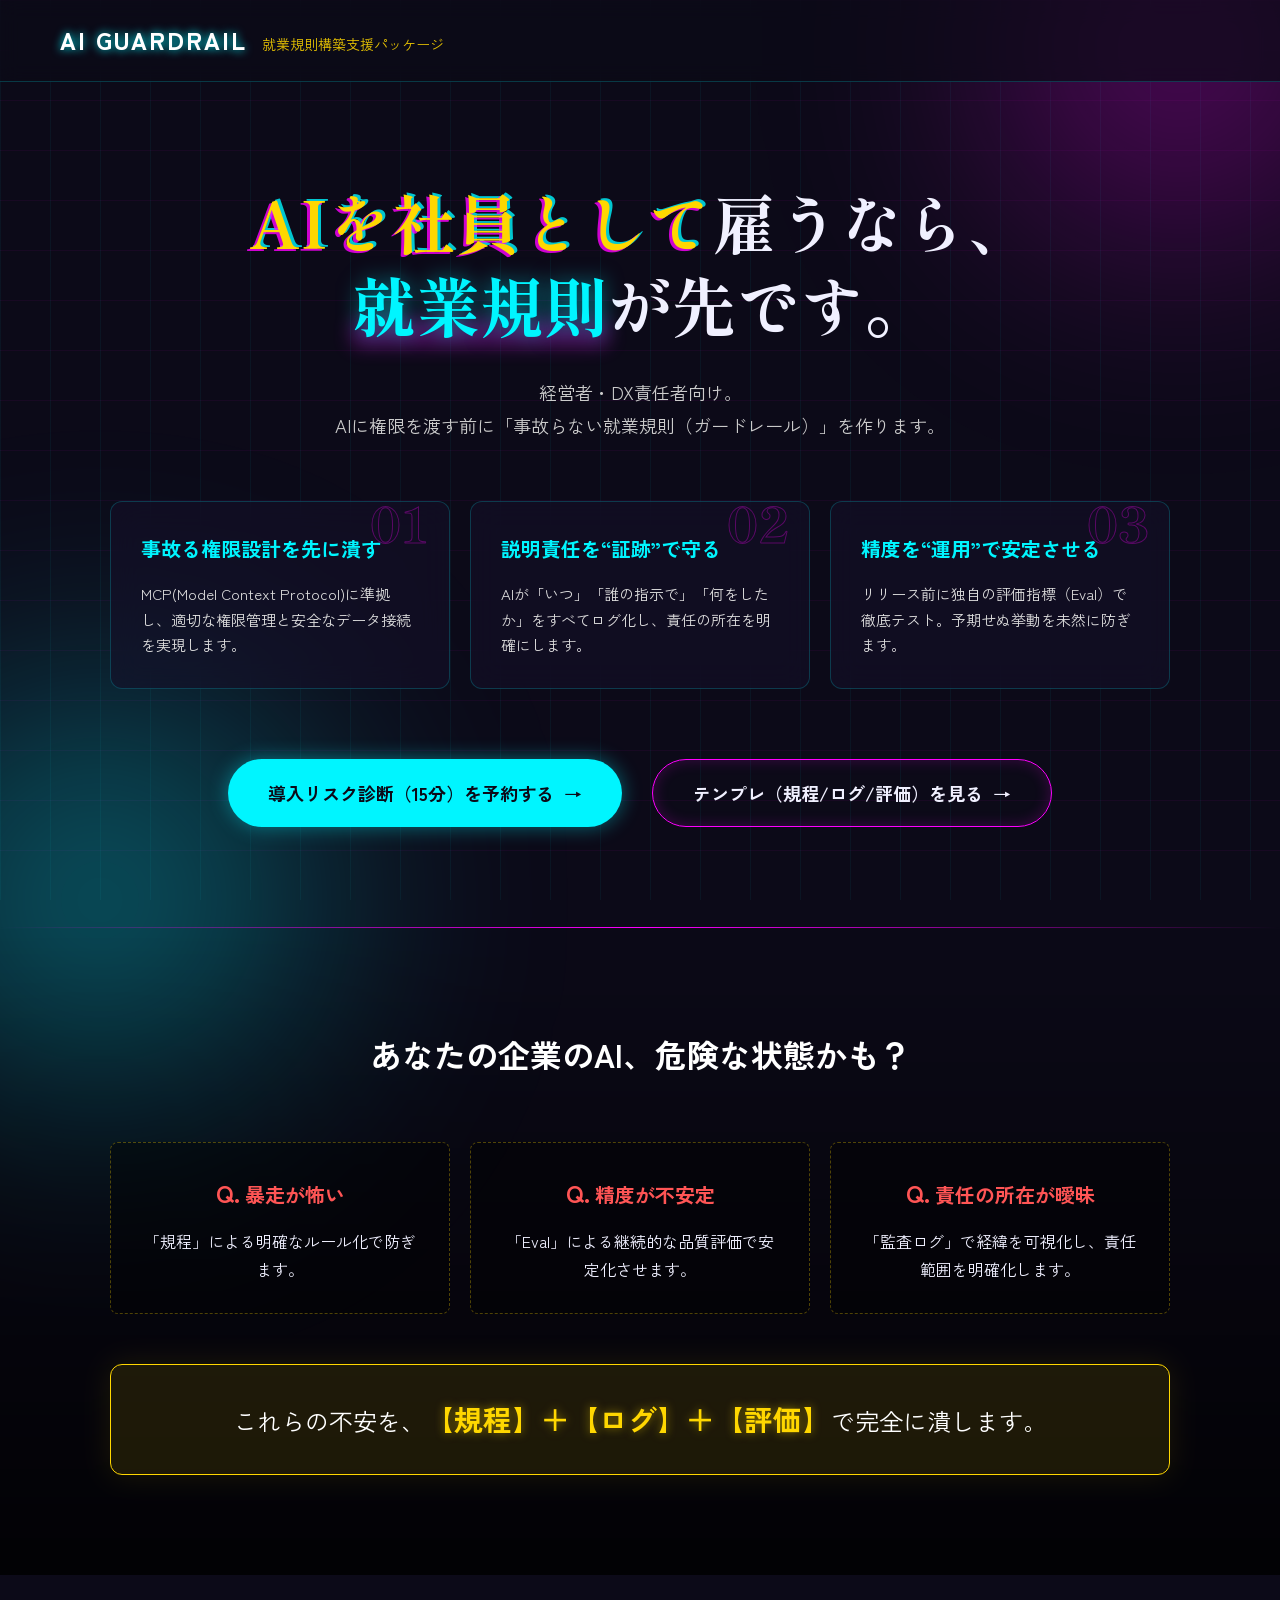
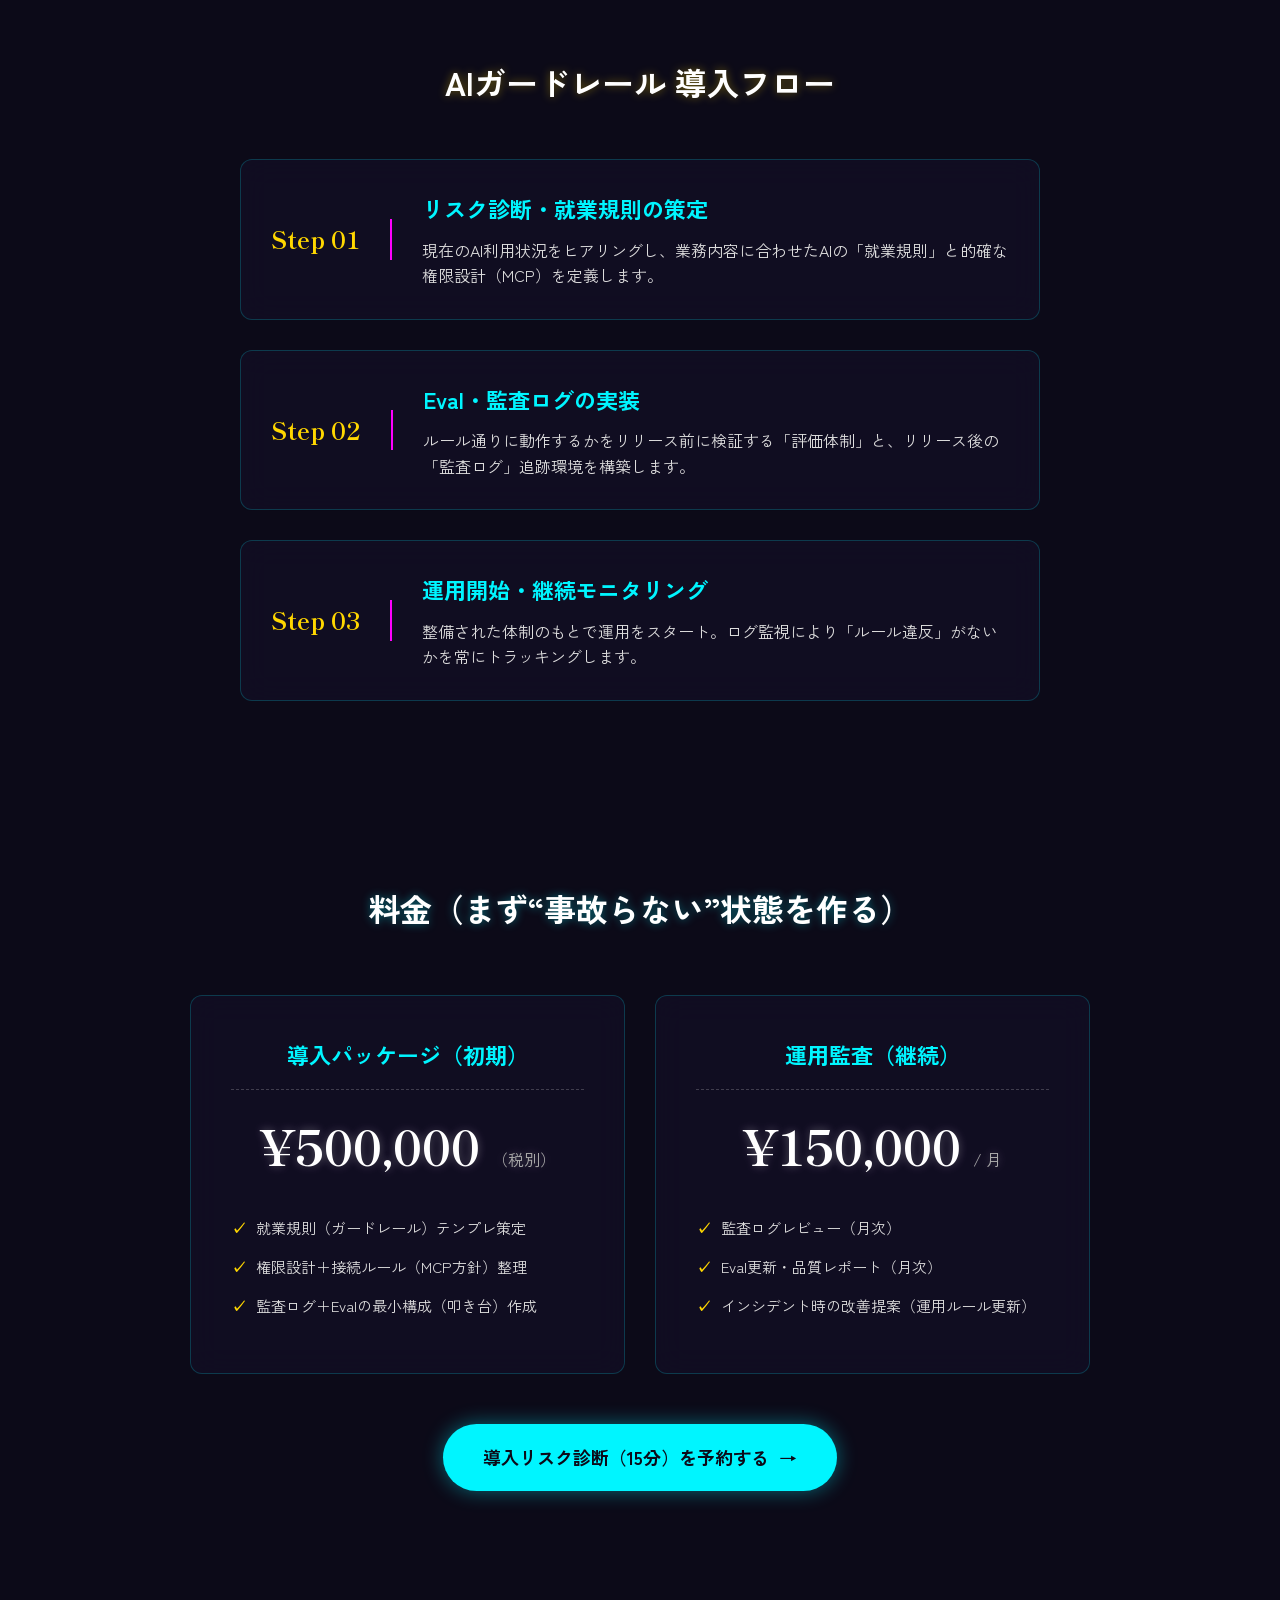
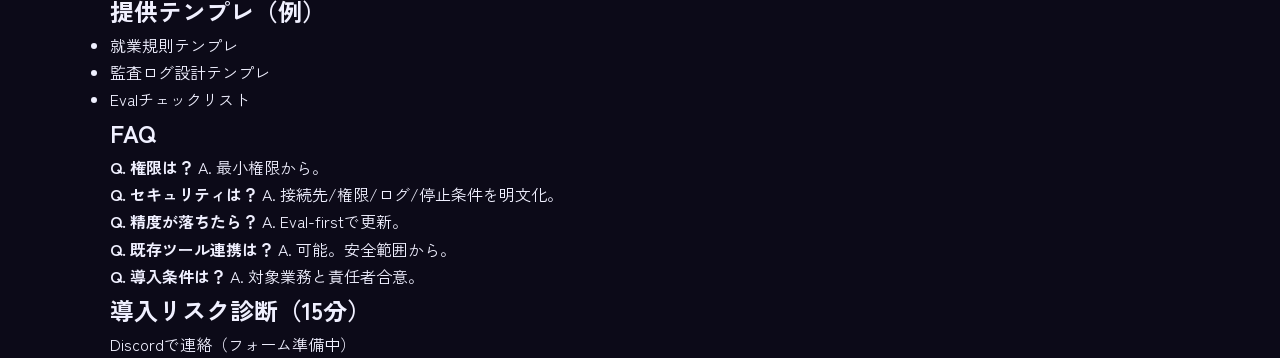
==== index.html @ 76a8a15c "Add files via upload" ====
<!DOCTYPE html>
<html lang="ja">

<head>
  <meta charset="UTF-8" />
  <meta name="viewport" content="width=device-width, initial-scale=1.0" />
  <title>AIガードレール - 就業規則構築支援</title>
  <link rel="stylesheet" href="styles.css" />
  <link
    href="https://fonts.googleapis.com/css2?family=Shippori+Mincho:wght@400;700&family=Zen+Kaku+Gothic+New:wght@400;700;900&display=swap"
    rel="stylesheet">
</head>

<body>

  <!-- Background Grid Effect -->
  <div class="bg-grid"></div>
  <div class="blob-top"></div>
  <div class="blob-bottom"></div>

  <!-- Header -->
  <header class="header">
    <div class="container__header">
      <div class="logo">
        <span class="logo__brand">AI GUARDRAIL</span>
        <span class="logo__sub">就業規則構築支援パッケージ</span>
      </div>
    </div>
  </header>

  <!-- Hero Section -->
  <main class="hero">
    <div class="container">
      <div class="hero__content">
        <h1 class="hero__headline">
          <span class="glitch" data-text="AIを社員として">AIを社員として</span>雇うなら、<br />
          <span class="highlight">就業規則</span>が先です。
        </h1>
        <p class="hero__subcopy">
          経営者・DX責任者向け。<br />
          AIに権限を渡す前に「事故らない就業規則（ガードレール）」を作ります。
        </p>

        <div class="benefits">
          <div class="benefit-item">
            <div class="benefit-item__icon">01</div>
            <div class="benefit-item__text">
              <h3>事故る権限設計を先に潰す</h3>
              <p>MCP(Model Context Protocol)に準拠し、適切な権限管理と安全なデータ接続を実現します。</p>
            </div>
          </div>
          <div class="benefit-item">
            <div class="benefit-item__icon">02</div>
            <div class="benefit-item__text">
              <h3>説明責任を“証跡”で守る</h3>
              <p>AIが「いつ」「誰の指示で」「何をしたか」をすべてログ化し、責任の所在を明確にします。</p>
            </div>
          </div>
          <div class="benefit-item">
            <div class="benefit-item__icon">03</div>
            <div class="benefit-item__text">
              <h3>精度を“運用”で安定させる</h3>
              <p>リリース前に独自の評価指標（Eval）で徹底テスト。予期せぬ挙動を未然に防ぎます。</p>
            </div>
          </div>
        </div>

        <div class="cta-group">
          <a href="#contact" class="btn btn--primary">導入リスク診断（15分）を予約する<span class="arrow">→</span></a>
          <a href="#docs" class="btn btn--secondary">テンプレ（規程/ログ/評価）を見る<span class="arrow">→</span></a>
        </div>
      </div>
    </div>
  </main>

  <!-- Concerns Section -->
  <section class="concerns">
    <div class="container">
      <h2 class="concerns__title">あなたの企業のAI、危険な状態かも？</h2>
      <div class="concerns__grid">
        <div class="concern-card">
          <div class="concern-card__q">暴走が怖い</div>
          <div class="concern-card__a">「規程」による明確なルール化で防ぎます。</div>
        </div>
        <div class="concern-card">
          <div class="concern-card__q">精度が不安定</div>
          <div class="concern-card__a">「Eval」による継続的な品質評価で安定化させます。</div>
        </div>
        <div class="concern-card">
          <div class="concern-card__q">責任の所在が曖昧</div>
          <div class="concern-card__a">「監査ログ」で経緯を可視化し、責任範囲を明確化します。</div>
        </div>
      </div>
      <div class="concerns__conclusion">
        <p>これらの不安を、<strong>【規程】＋【ログ】＋【評価】</strong>で完全に潰します。</p>
      </div>
    </div>
  </section>

  <!-- Flow Section -->
  <section class="flow" id="flow">
    <div class="container">
      <h2 class="flow__title">AIガードレール 導入フロー</h2>
      <div class="flow-steps">
        <div class="flow-step">
          <div class="flow-step__num">Step 01</div>
          <div class="flow-step__info">
            <h3>リスク診断・就業規則の策定</h3>
            <p>現在のAI利用状況をヒアリングし、業務内容に合わせたAIの「就業規則」と的確な権限設計（MCP）を定義します。</p>
          </div>
        </div>
        <div class="flow-step">
          <div class="flow-step__num">Step 02</div>
          <div class="flow-step__info">
            <h3>Eval・監査ログの実装</h3>
            <p>ルール通りに動作するかをリリース前に検証する「評価体制」と、リリース後の「監査ログ」追跡環境を構築します。</p>
          </div>
        </div>
        <div class="flow-step">
          <div class="flow-step__num">Step 03</div>
          <div class="flow-step__info">
            <h3>運用開始・継続モニタリング</h3>
            <p>整備された体制のもとで運用をスタート。ログ監視により「ルール違反」がないかを常にトラッキングします。</p>
          </div>
        </div>
      </div>
    </div>
  </section>

  <!-- Pricing Section -->
  <section class="pricing" id="pricing">
    <div class="container">
      <h2 class="pricing__title">料金（まず“事故らない”状態を作る）</h2>
      <div class="pricing__grid">
        <div class="price-card">
          <h3 class="price-card__name">導入パッケージ（初期）</h3>
          <div class="price-card__price">¥500,000 <span class="price-card__tax">（税別）</span></div>
          <ul class="price-card__list">
            <li>就業規則（ガードレール）テンプレ策定</li>
            <li>権限設計＋接続ルール（MCP方針）整理</li>
            <li>監査ログ＋Evalの最小構成（叩き台）作成</li>
          </ul>
        </div>
        <div class="price-card">
          <h3 class="price-card__name">運用監査（継続）</h3>
          <div class="price-card__price">¥150,000 <span class="price-card__tax">/ 月</span></div>
          <ul class="price-card__list">
            <li>監査ログレビュー（月次）</li>
            <li>Eval更新・品質レポート（月次）</li>
            <li>インシデント時の改善提案（運用ルール更新）</li>
          </ul>
        </div>
      </div>
      <div class="pricing__cta">
        <a href="#contact" class="btn btn--primary">導入リスク診断（15分）を予約する<span class="arrow">→</span></a>
      </div>
    </div>
  </section>

  <section id="docs">
    <div class="container">
      <h2>提供テンプレ（例）</h2>
      <ul>
        <li>就業規則テンプレ</li>
        <li>監査ログ設計テンプレ</li>
        <li>Evalチェックリスト</li>
      </ul>
    </div>
  </section>
  <section id="faq">
    <div class="container">
      <h2>FAQ</h2>
      <p><b>Q. 権限は？</b> A. 最小権限から。</p>
      <p><b>Q. セキュリティは？</b> A. 接続先/権限/ログ/停止条件を明文化。</p>
      <p><b>Q. 精度が落ちたら？</b> A. Eval-firstで更新。</p>
      <p><b>Q. 既存ツール連携は？</b> A. 可能。安全範囲から。</p>
      <p><b>Q. 導入条件は？</b> A. 対象業務と責任者合意。</p>
    </div>
  </section>
  <section id="contact">
    <div class="container">
      <h2>導入リスク診断（15分）</h2>
      <p>Discordで連絡（フォーム準備中）</p>
    </div>
  </section>

</body>

</html>
---- styles.css ----
@charset "utf-8";

/* =========================================================================
   Base & Reset
   ========================================================================= */
* {
  box-sizing: border-box;
  margin: 0;
  padding: 0;
}

:root {
  --bg-color: #0c0a18;
  --text-main: #f0f0ff;
  --color-cyan: #00f5ff;
  --color-magenta: #ff00ff;
  --color-accent: #ffd700;
  --font-serif: "Shippori Mincho", serif;
  --font-sans: "Zen Kaku Gothic New", sans-serif;
  --glass-bg: rgba(20, 15, 40, 0.6);
  --glass-border: rgba(0, 245, 255, 0.2);
}

body {
  background-color: var(--bg-color);
  color: var(--text-main);
  font-family: var(--font-sans);
  line-height: 1.7;
  overflow-x: hidden;
  position: relative;
}

a {
  text-decoration: none;
}

/* =========================================================================
   Background Effects
   ========================================================================= */
.bg-grid {
  position: fixed;
  top: 0;
  left: 0;
  right: 0;
  bottom: 0;
  background-image:
    linear-gradient(to right, rgba(0, 245, 255, 0.05) 1px, transparent 1px),
    linear-gradient(to bottom, rgba(255, 0, 255, 0.05) 1px, transparent 1px);
  background-size: 50px 50px;
  z-index: -2;
}

.blob-top,
.blob-bottom {
  position: fixed;
  filter: blur(120px);
  border-radius: 50%;
  z-index: -1;
  opacity: 0.5;
  animation: float 20s infinite alternate;
}

.blob-top {
  width: 500px;
  height: 500px;
  background: radial-gradient(circle, var(--color-magenta), transparent 70%);
  top: -200px;
  right: -150px;
}

.blob-bottom {
  width: 600px;
  height: 600px;
  background: radial-gradient(circle, var(--color-cyan), transparent 70%);
  bottom: -300px;
  left: -200px;
}

@keyframes float {
  0% {
    transform: translate(0, 0) scale(1);
  }

  50% {
    transform: translate(-30px, 30px) scale(1.1);
  }

  100% {
    transform: translate(20px, -20px) scale(0.9);
  }
}

/* =========================================================================
   Layout
   ========================================================================= */
.container {
  max-width: 1100px;
  margin: 0 auto;
  padding: 0 20px;
}

.container__header {
  max-width: 1200px;
  margin: 0 auto;
  padding: 0 20px;
}

/* =========================================================================
   Header
   ========================================================================= */
.header {
  padding: 20px 0;
  position: fixed;
  top: 0;
  left: 0;
  right: 0;
  z-index: 100;
  backdrop-filter: blur(10px);
  background: rgba(12, 10, 24, 0.7);
  border-bottom: 1px solid var(--glass-border);
}

.logo {
  display: flex;
  align-items: baseline;
  gap: 15px;
}

.logo__brand {
  font-weight: 900;
  font-size: 24px;
  letter-spacing: 2px;
  color: #fff;
  text-shadow: 0 0 10px var(--color-cyan);
}

.logo__sub {
  font-size: 14px;
  color: var(--color-accent);
  opacity: 0.9;
}

/* =========================================================================
   Hero Section
   ========================================================================= */
.hero {
  padding: 180px 0 100px;
  min-height: 100vh;
  display: flex;
  flex-direction: column;
  justify-content: center;
}

.hero__headline {
  font-family: var(--font-serif);
  font-size: clamp(32px, 5vw, 64px);
  line-height: 1.3;
  margin-bottom: 30px;
  text-align: center;
  font-weight: 700;
}

.highlight {
  color: var(--color-cyan);
  text-shadow: 0 0 20px rgba(0, 245, 255, 0.5);
  position: relative;
  display: inline-block;
}

.highlight::after {
  content: '';
  position: absolute;
  bottom: 0;
  left: 0;
  width: 100%;
  height: 30%;
  background: var(--color-magenta);
  z-index: -1;
  opacity: 0.3;
  filter: blur(10px);
}

/* Glitch effect on "AIを社員として" */
.glitch {
  position: relative;
  display: inline-block;
  color: var(--color-accent);
}

.glitch::before,
.glitch::after {
  content: attr(data-text);
  position: absolute;
  top: 0;
  left: 0;
  opacity: 0.8;
}

.glitch::before {
  color: var(--color-magenta);
  z-index: -1;
  transform: translate(-3px, 2px);
}

.glitch::after {
  color: var(--color-cyan);
  z-index: -2;
  transform: translate(3px, -2px);
}

.hero__subcopy {
  text-align: center;
  font-size: 18px;
  max-width: 800px;
  margin: 0 auto 60px;
  color: #ccc;
  line-height: 1.8;
}

/* Benefits (3 points) */
.benefits {
  display: flex;
  justify-content: space-between;
  gap: 20px;
  margin-bottom: 70px;
}

.benefit-item {
  background: var(--glass-bg);
  border: 1px solid var(--glass-border);
  border-radius: 12px;
  padding: 30px;
  flex: 1;
  position: relative;
  backdrop-filter: blur(15px);
  transition: transform 0.3s ease, box-shadow 0.3s ease;
}

.benefit-item:hover {
  transform: translateY(-10px);
  box-shadow: 0 10px 30px rgba(0, 245, 255, 0.2);
  border-color: var(--color-cyan);
}

.benefit-item__icon {
  font-family: var(--font-serif);
  font-size: 48px;
  font-weight: 900;
  color: transparent;
  -webkit-text-stroke: 1px var(--color-magenta);
  position: absolute;
  top: -20px;
  right: 20px;
  opacity: 0.3;
}

.benefit-item__text h3 {
  font-size: 20px;
  margin-bottom: 15px;
  color: var(--color-cyan);
}

.benefit-item__text p {
  font-size: 15px;
  color: #ddd;
}

/* CTA */
.cta-group {
  display: flex;
  justify-content: center;
  gap: 30px;
}

.btn {
  display: inline-flex;
  align-items: center;
  justify-content: center;
  padding: 18px 40px;
  border-radius: 50px;
  font-size: 18px;
  font-weight: 700;
  transition: all 0.3s ease;
  overflow: hidden;
  position: relative;
  z-index: 1;
}

.arrow {
  margin-left: 10px;
  transition: transform 0.3s ease;
}

.btn:hover .arrow {
  transform: translateX(5px);
}

.btn--primary {
  background: var(--color-cyan);
  color: var(--bg-color);
  box-shadow: 0 0 20px rgba(0, 245, 255, 0.4);
}

.btn--primary:hover {
  box-shadow: 0 0 40px rgba(0, 245, 255, 0.7);
  background: #fff;
}

.btn--secondary {
  background: transparent;
  color: var(--text-main);
  border: 1px solid var(--color-magenta);
  box-shadow: 0 0 15px rgba(255, 0, 255, 0.2) inset;
}

.btn--secondary:hover {
  background: rgba(255, 0, 255, 0.1);
  box-shadow: 0 0 25px rgba(255, 0, 255, 0.4) inset, 0 0 15px rgba(255, 0, 255, 0.3);
}

/* =========================================================================
   Flow Section (導入フロー)
   ========================================================================= */
.flow {
  padding: 80px 0;
  position: relative;
  z-index: 10;
}

.flow__title {
  text-align: center;
  font-size: 32px;
  margin-bottom: 50px;
  color: #fff;
  text-shadow: 0 0 10px rgba(255, 215, 0, 0.4);
}

.flow-steps {
  display: flex;
  flex-direction: column;
  gap: 30px;
  max-width: 800px;
  margin: 0 auto;
}

.flow-step {
  display: flex;
  background: var(--glass-bg);
  border: 1px solid var(--glass-border);
  border-radius: 12px;
  padding: 30px;
  backdrop-filter: blur(15px);
  align-items: center;
  gap: 30px;
  transition: transform 0.3s ease;
}

.flow-step:hover {
  transform: translateX(10px);
  border-color: var(--color-cyan);
}

.flow-step__num {
  font-family: var(--font-serif);
  font-size: 24px;
  font-weight: 700;
  color: var(--color-accent);
  border-right: 2px solid var(--color-magenta);
  padding-right: 30px;
  white-space: nowrap;
}

.flow-step__info h3 {
  font-size: 22px;
  color: var(--color-cyan);
  margin-bottom: 10px;
}

.flow-step__info p {
  color: #ddd;
  font-size: 16px;
  line-height: 1.6;
}

/* =========================================================================
   Concerns Section (不安払拭)
   ========================================================================= */
.concerns {
  padding: 100px 0;
  background: linear-gradient(to top, rgba(0, 0, 0, 0.8), transparent);
  position: relative;
}

.concerns::before {
  content: '';
  position: absolute;
  top: 0;
  left: 0;
  width: 100%;
  height: 1px;
  background: linear-gradient(to right, transparent, var(--color-magenta), transparent);
}

.concerns__title {
  text-align: center;
  font-size: 32px;
  margin-bottom: 60px;
  color: #fff;
}

.concerns__grid {
  display: flex;
  gap: 20px;
  margin-bottom: 50px;
}

.concern-card {
  flex: 1;
  background: rgba(0, 0, 0, 0.4);
  border: 1px dashed rgba(255, 215, 0, 0.3);
  padding: 30px;
  border-radius: 8px;
  text-align: center;
}

.concern-card__q {
  font-size: 20px;
  font-weight: 700;
  color: #ff5555;
  margin-bottom: 15px;
}

.concern-card__q::before {
  content: 'Q.';
  margin-right: 5px;
  font-size: 24px;
}

.concern-card__a {
  font-size: 16px;
  color: var(--text-main);
}

.concerns__conclusion {
  text-align: center;
  font-size: 24px;
  padding: 30px;
  background: rgba(255, 215, 0, 0.1);
  border: 1px solid var(--color-accent);
  border-radius: 12px;
  color: #fff;
  box-shadow: 0 0 30px rgba(255, 215, 0, 0.1);
}

.concerns__conclusion strong {
  color: var(--color-accent);
  text-shadow: 0 0 10px rgba(255, 215, 0, 0.5);
  font-size: 1.2em;
}

/* =========================================================================
   Pricing Section (料金)
   ========================================================================= */
.pricing {
  padding: 100px 0;
  position: relative;
  z-index: 10;
}

.pricing__title {
  text-align: center;
  font-size: 32px;
  margin-bottom: 60px;
  color: #fff;
  text-shadow: 0 0 10px rgba(0, 245, 255, 0.4);
}

.pricing__grid {
  display: flex;
  gap: 30px;
  max-width: 900px;
  margin: 0 auto 50px;
}

.price-card {
  flex: 1;
  background: var(--glass-bg);
  border: 1px solid var(--glass-border);
  border-radius: 12px;
  padding: 40px;
  backdrop-filter: blur(15px);
  transition: transform 0.3s ease, border-color 0.3s ease;
  display: flex;
  flex-direction: column;
}

.price-card:hover {
  transform: translateY(-5px);
  border-color: var(--color-magenta);
  box-shadow: 0 10px 30px rgba(255, 0, 255, 0.2);
}

.price-card__name {
  font-size: 22px;
  color: var(--color-cyan);
  text-align: center;
  margin-bottom: 15px;
  border-bottom: 1px dashed rgba(255, 255, 255, 0.2);
  padding-bottom: 15px;
}

.price-card__price {
  font-family: var(--font-serif);
  font-size: 48px;
  font-weight: 700;
  color: #fff;
  text-align: center;
  margin-bottom: 30px;
  text-shadow: 0 0 10px rgba(255, 255, 255, 0.3);
}

.price-card__tax {
  font-size: 16px;
  font-weight: normal;
  color: #aaa;
  font-family: var(--font-sans);
}

.price-card__list {
  list-style: none;
  margin-top: auto;
}

.price-card__list li {
  position: relative;
  padding-left: 25px;
  margin-bottom: 15px;
  color: #ddd;
  font-size: 15px;
  line-height: 1.6;
}

.price-card__list li::before {
  content: '✓';
  position: absolute;
  left: 0;
  color: var(--color-accent);
  font-weight: bold;
}

.pricing__cta {
  text-align: center;
}


/* =========================================================================
   FAQ Section (よくある質問)
   ========================================================================= */
.faq {
  padding: 100px 0;
  background: linear-gradient(to bottom, transparent, rgba(0, 0, 0, 0.6));
  position: relative;
}

.faq__title {
  text-align: center;
  font-size: 32px;
  margin-bottom: 50px;
  color: #fff;
}

.faq__list {
  max-width: 800px;
  margin: 0 auto;
  display: flex;
  flex-direction: column;
  gap: 20px;
}

.faq-item {
  background: rgba(20, 15, 40, 0.4);
  border: 1px solid var(--glass-border);
  border-radius: 8px;
  padding: 25px 30px;
  backdrop-filter: blur(10px);
  transition: border-color 0.3s ease;
}

.faq-item:hover {
  border-color: var(--color-cyan);
}

.faq-item__q {
  font-size: 18px;
  font-weight: 700;
  color: var(--color-accent);
  margin-bottom: 10px;
}

.faq-item__q::before {
  content: 'Q.';
  margin-right: 10px;
  color: var(--color-magenta);
}

.faq-item__a {
  font-size: 15px;
  color: #ddd;
  line-height: 1.6;
  padding-left: 27px;
}


/* =========================================================================
   Docs Section (提供テンプレ)
   ========================================================================= */
.docs {
  padding: 80px 0;
  border-top: 1px dashed rgba(255, 0, 255, 0.3);
  border-bottom: 1px dashed rgba(0, 245, 255, 0.3);
  background: rgba(10, 10, 20, 0.8);
}

.docs__title {
  text-align: center;
  font-size: 28px;
  margin-bottom: 40px;
  color: #fff;
  text-shadow: 0 0 10px rgba(0, 245, 255, 0.4);
}

.docs__list {
  list-style: none;
  display: flex;
  justify-content: center;
  flex-wrap: wrap;
  gap: 20px;
}

.docs__list li {
  background: rgba(255, 255, 255, 0.05);
  border: 1px solid rgba(0, 245, 255, 0.2);
  padding: 15px 30px;
  border-radius: 50px;
  color: var(--color-cyan);
  font-size: 16px;
  font-weight: bold;
  box-shadow: 0 0 15px rgba(0, 245, 255, 0.1) inset;
}


/* =========================================================================
   Contact Section (導入リスク診断)
   ========================================================================= */
.contact {
  padding: 120px 0;
  text-align: center;
  background: radial-gradient(circle at center, rgba(255, 0, 255, 0.15), transparent 60%);
}

.contact__title {
  font-size: 36px;
  color: #fff;
  margin-bottom: 20px;
}

.contact__text {
  font-size: 18px;
  color: #ccc;
  max-width: 600px;
  margin: 0 auto 40px;
  line-height: 1.8;
}

.contact__btn {
  display: inline-block;
}


/* =========================================================================
   Responsive
   ========================================================================= */
@media (max-width: 768px) {
  .logo {
    flex-direction: column;
    gap: 0;
  }

  .logo__sub {
    font-size: 12px;
  }

  .benefits {
    flex-direction: column;
  }

  .cta-group {
    flex-direction: column;
  }

  .concerns__grid {
    flex-direction: column;
  }

  .hero {
    padding-top: 140px;
  }

  .flow-step {
    flex-direction: column;
    align-items: flex-start;
    gap: 15px;
  }

  .flow-step__num {
    border-right: none;
    border-bottom: 2px solid var(--color-magenta);
    padding-right: 0;
    padding-bottom: 10px;
  }

  .pricing__grid {
    flex-direction: column;
  }

  .docs__list {
    flex-direction: column;
    align-items: stretch;
  }

  .docs__list li {
    text-align: center;
  }
}
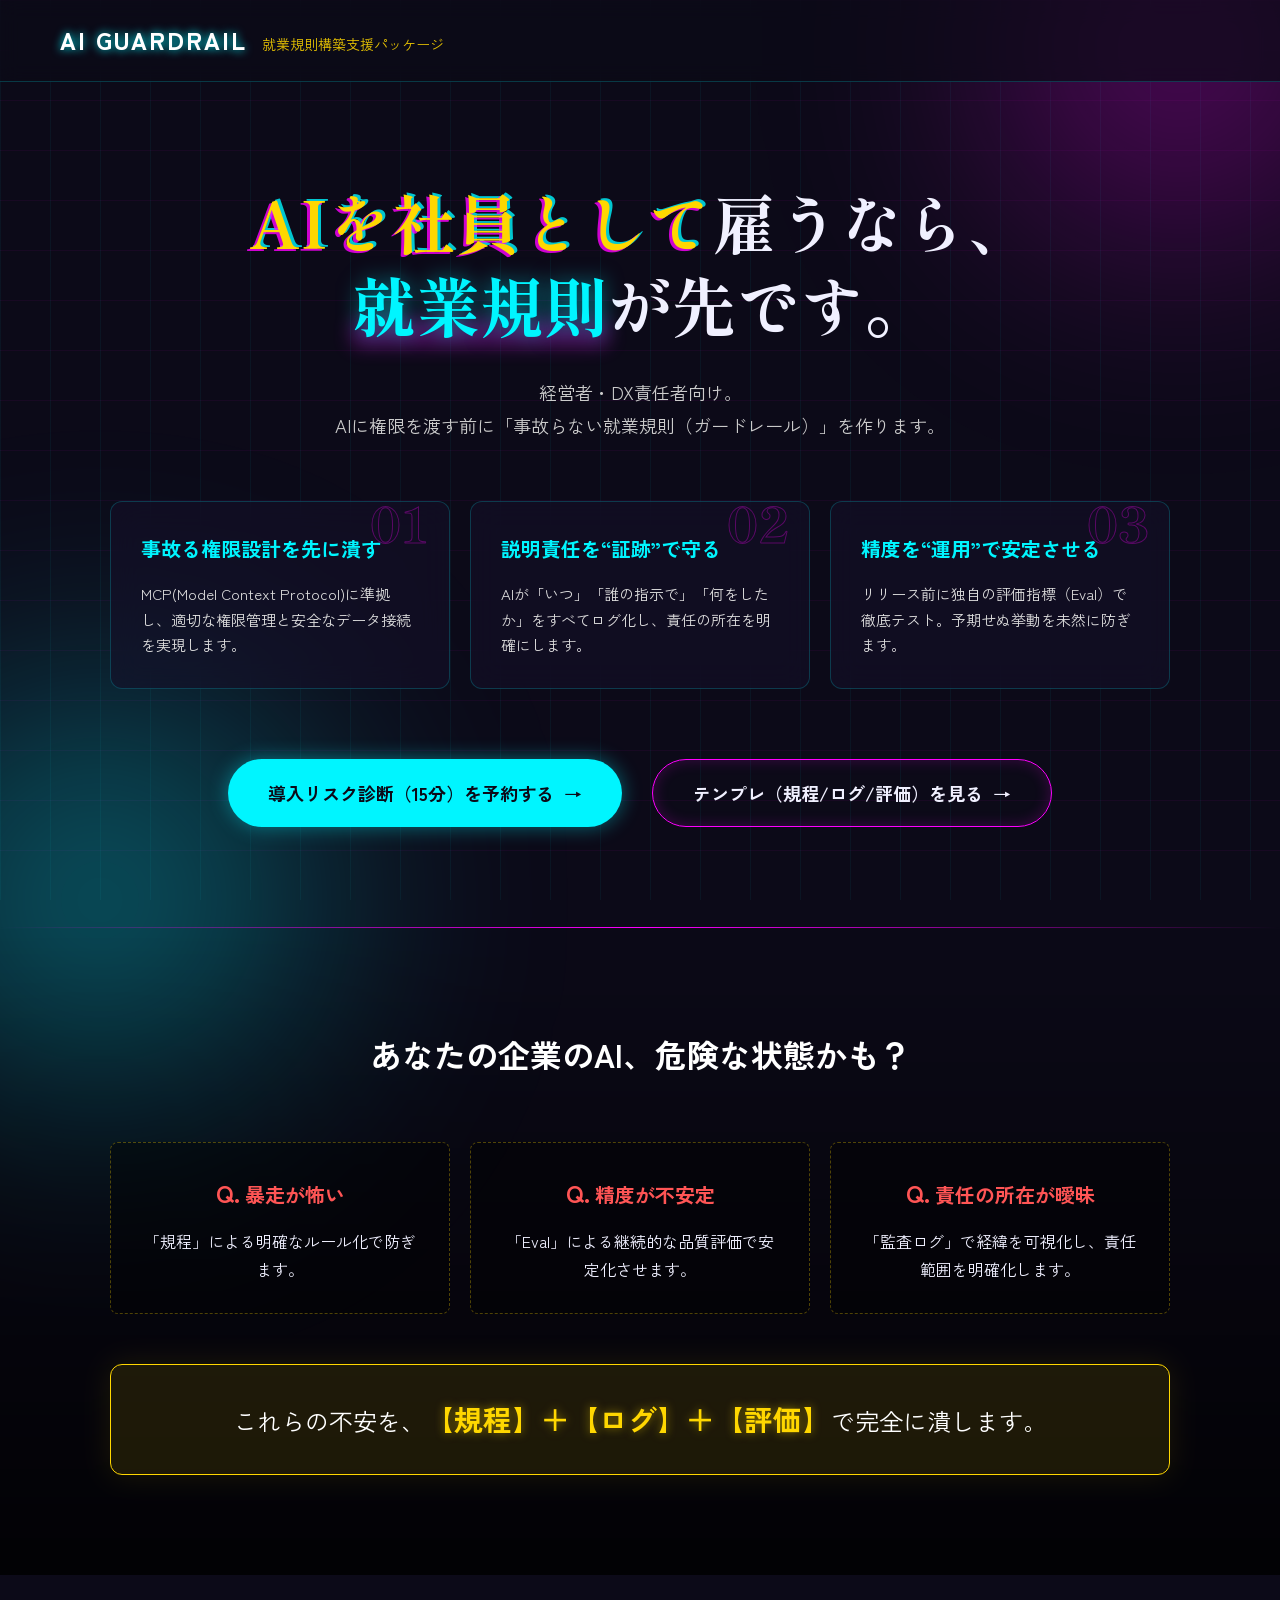
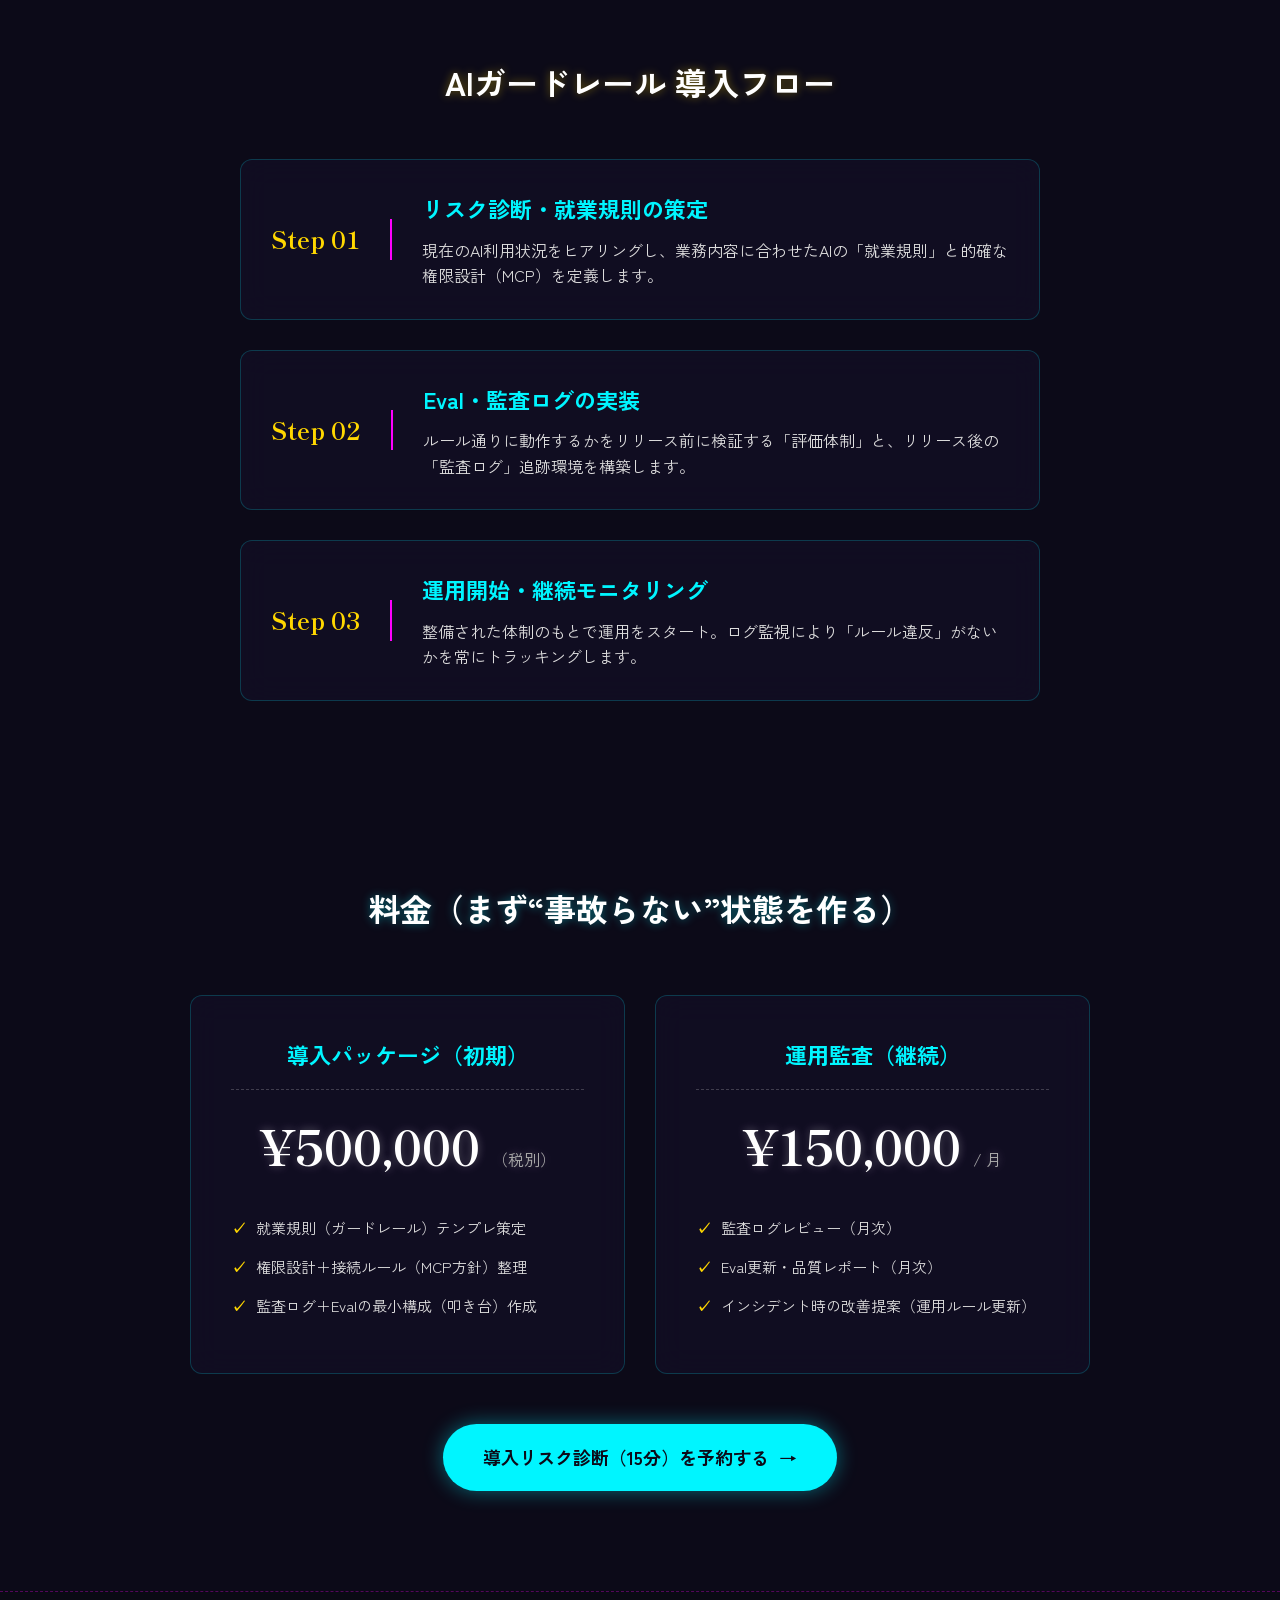
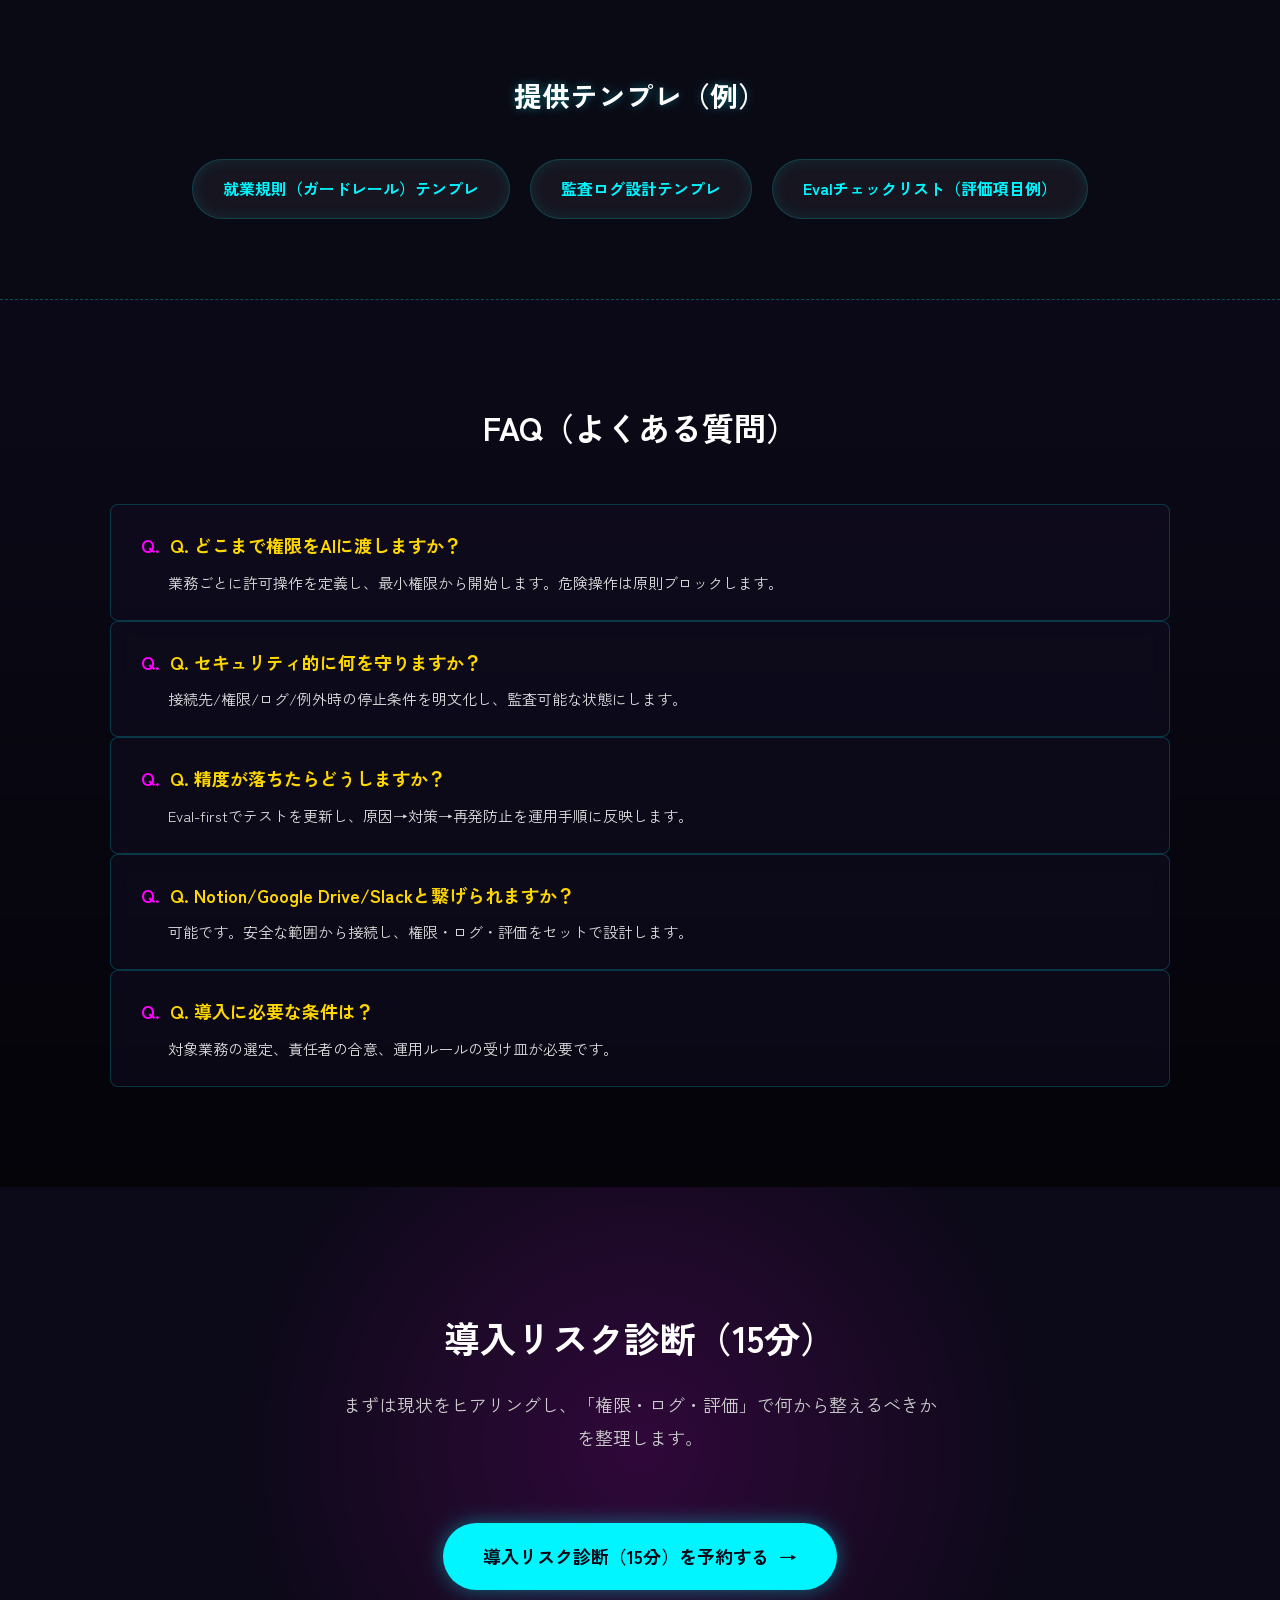
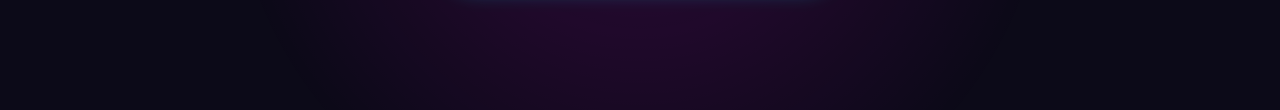
==== commit efad7154: "Update index.html" ====
--- a/index.html
+++ b/index.html
@@ -66,7 +66,8 @@
         </div>
 
         <div class="cta-group">
-          <a href="#contact" class="btn btn--primary">導入リスク診断（15分）を予約する<span class="arrow">→</span></a>
+          <a href="https://timerex.net/s/info_6c5e_d556/51fb7fcc" target="_blank" rel="noopener noreferrer"
+            class="btn btn--primary">導入リスク診断（15分）を予約する<span class="arrow">→</span></a>
           <a href="#docs" class="btn btn--secondary">テンプレ（規程/ログ/評価）を見る<span class="arrow">→</span></a>
         </div>
       </div>
@@ -152,38 +153,62 @@
         </div>
       </div>
       <div class="pricing__cta">
-        <a href="#contact" class="btn btn--primary">導入リスク診断（15分）を予約する<span class="arrow">→</span></a>
-      </div>
-    </div>
-  </section>
-
-  <section id="docs">
-    <div class="container">
-      <h2>提供テンプレ（例）</h2>
-      <ul>
-        <li>就業規則テンプレ</li>
+        <a href="https://timerex.net/s/info_6c5e_d556/51fb7fcc" target="_blank" rel="noopener noreferrer"
+          class="btn btn--primary">導入リスク診断（15分）を予約する<span class="arrow">→</span></a>
+      </div>
+    </div>
+  </section>
+
+  <section class="docs" id="docs">
+    <div class="container">
+      <h2 class="docs__title">提供テンプレ（例）</h2>
+      <ul class="docs__list">
+        <li>就業規則（ガードレール）テンプレ</li>
         <li>監査ログ設計テンプレ</li>
-        <li>Evalチェックリスト</li>
+        <li>Evalチェックリスト（評価項目例）</li>
       </ul>
     </div>
   </section>
-  <section id="faq">
-    <div class="container">
-      <h2>FAQ</h2>
-      <p><b>Q. 権限は？</b> A. 最小権限から。</p>
-      <p><b>Q. セキュリティは？</b> A. 接続先/権限/ログ/停止条件を明文化。</p>
-      <p><b>Q. 精度が落ちたら？</b> A. Eval-firstで更新。</p>
-      <p><b>Q. 既存ツール連携は？</b> A. 可能。安全範囲から。</p>
-      <p><b>Q. 導入条件は？</b> A. 対象業務と責任者合意。</p>
-    </div>
-  </section>
-  <section id="contact">
-    <div class="container">
-      <h2>導入リスク診断（15分）</h2>
-      <p>Discordで連絡（フォーム準備中）</p>
+
+  <section class="faq" id="faq">
+    <div class="container">
+      <h2 class="faq__title">FAQ（よくある質問）</h2>
+      <div class="faq__items">
+        <dl class="faq-item">
+          <dt class="faq-item__q">Q. どこまで権限をAIに渡しますか？</dt>
+          <dd class="faq-item__a">業務ごとに許可操作を定義し、最小権限から開始します。危険操作は原則ブロックします。</dd>
+        </dl>
+        <dl class="faq-item">
+          <dt class="faq-item__q">Q. セキュリティ的に何を守りますか？</dt>
+          <dd class="faq-item__a">接続先/権限/ログ/例外時の停止条件を明文化し、監査可能な状態にします。</dd>
+        </dl>
+        <dl class="faq-item">
+          <dt class="faq-item__q">Q. 精度が落ちたらどうしますか？</dt>
+          <dd class="faq-item__a">Eval-firstでテストを更新し、原因→対策→再発防止を運用手順に反映します。</dd>
+        </dl>
+        <dl class="faq-item">
+          <dt class="faq-item__q">Q. Notion/Google Drive/Slackと繋げられますか？</dt>
+          <dd class="faq-item__a">可能です。安全な範囲から接続し、権限・ログ・評価をセットで設計します。</dd>
+        </dl>
+        <dl class="faq-item">
+          <dt class="faq-item__q">Q. 導入に必要な条件は？</dt>
+          <dd class="faq-item__a">対象業務の選定、責任者の合意、運用ルールの受け皿が必要です。</dd>
+        </dl>
+      </div>
+    </div>
+  </section>
+
+  <section class="contact" id="contact">
+    <div class="container">
+      <h2 class="contact__title">導入リスク診断（15分）</h2>
+      <p class="contact__text">まずは現状をヒアリングし、「権限・ログ・評価」で何から整えるべきかを整理します。</p>
+      <div class="contact__btn" style="text-align: center; margin-top: 30px;">
+        <a href="https://timerex.net/s/info_6c5e_d556/51fb7fcc" target="_blank" rel="noopener noreferrer"
+          class="btn btn--primary">導入リスク診断（15分）を予約する<span class="arrow">→</span></a>
+      </div>
     </div>
   </section>
 
 </body>
 
-</html>+</html>
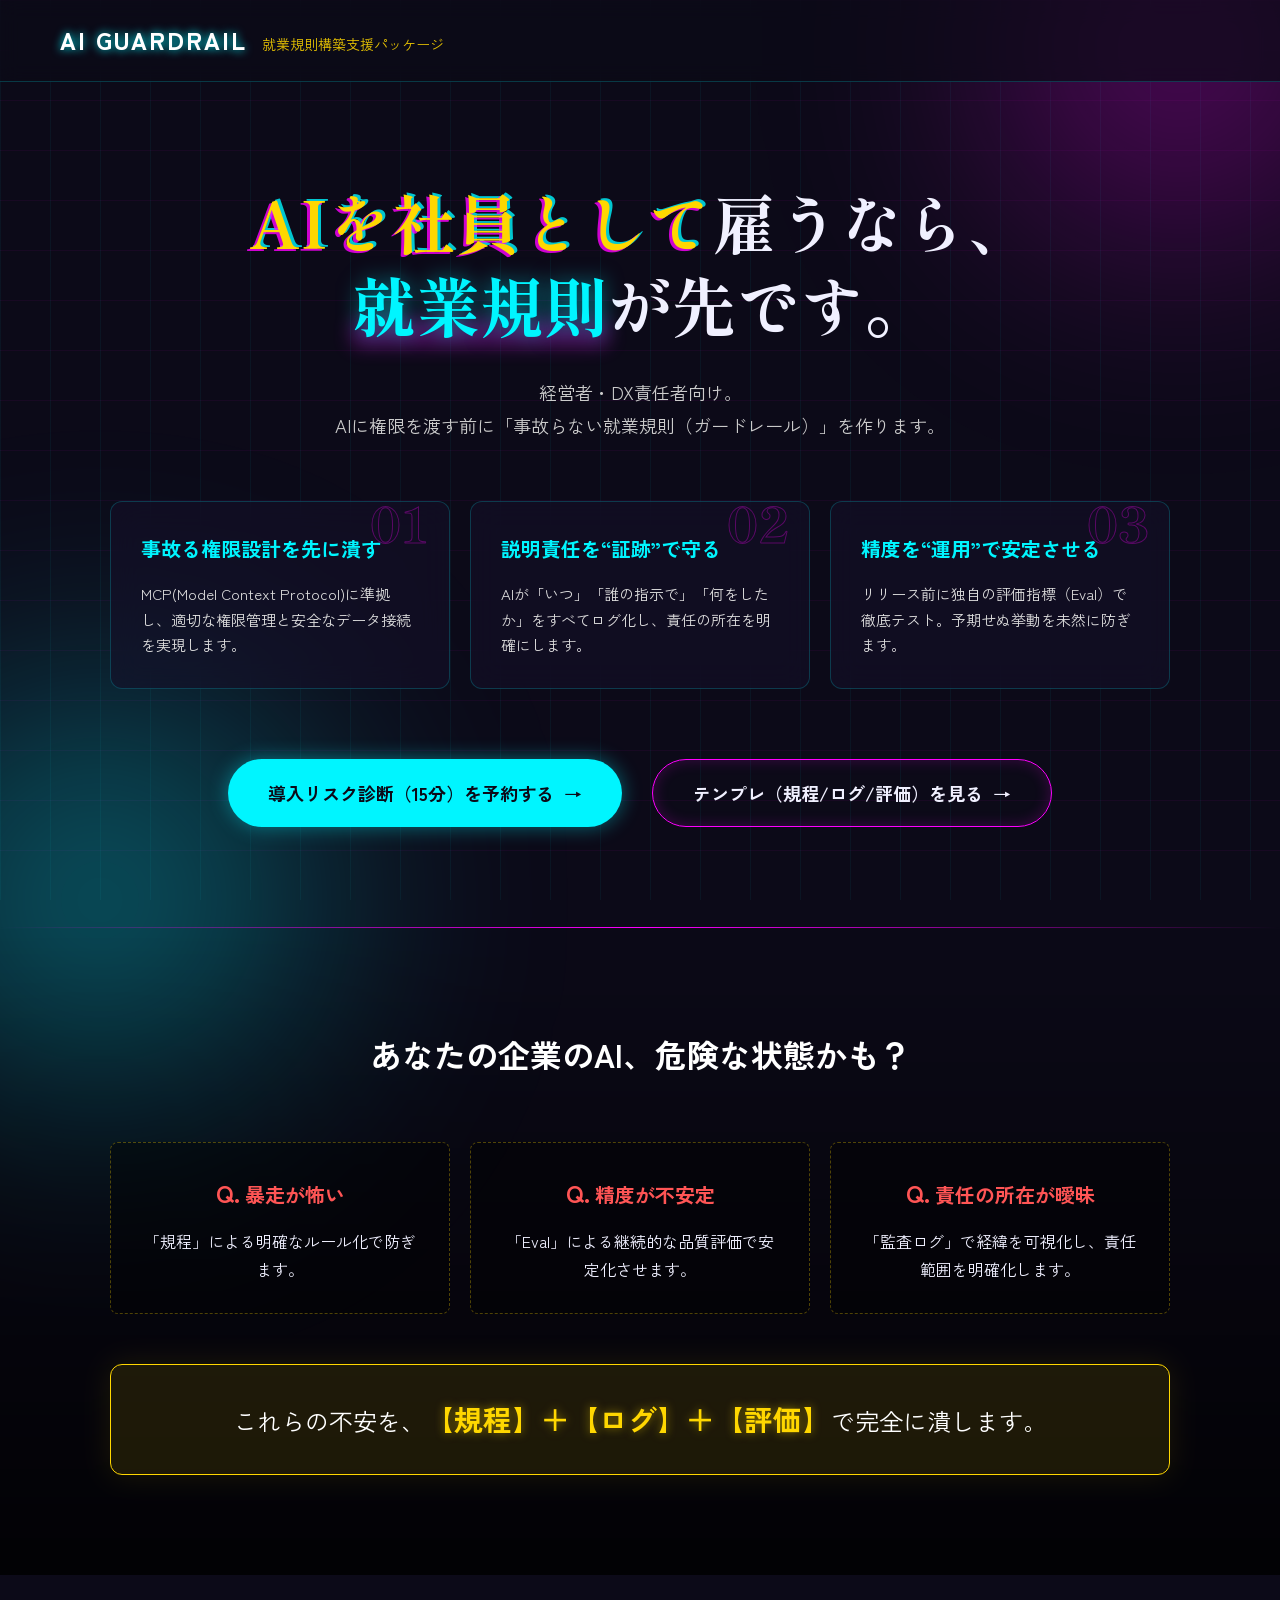
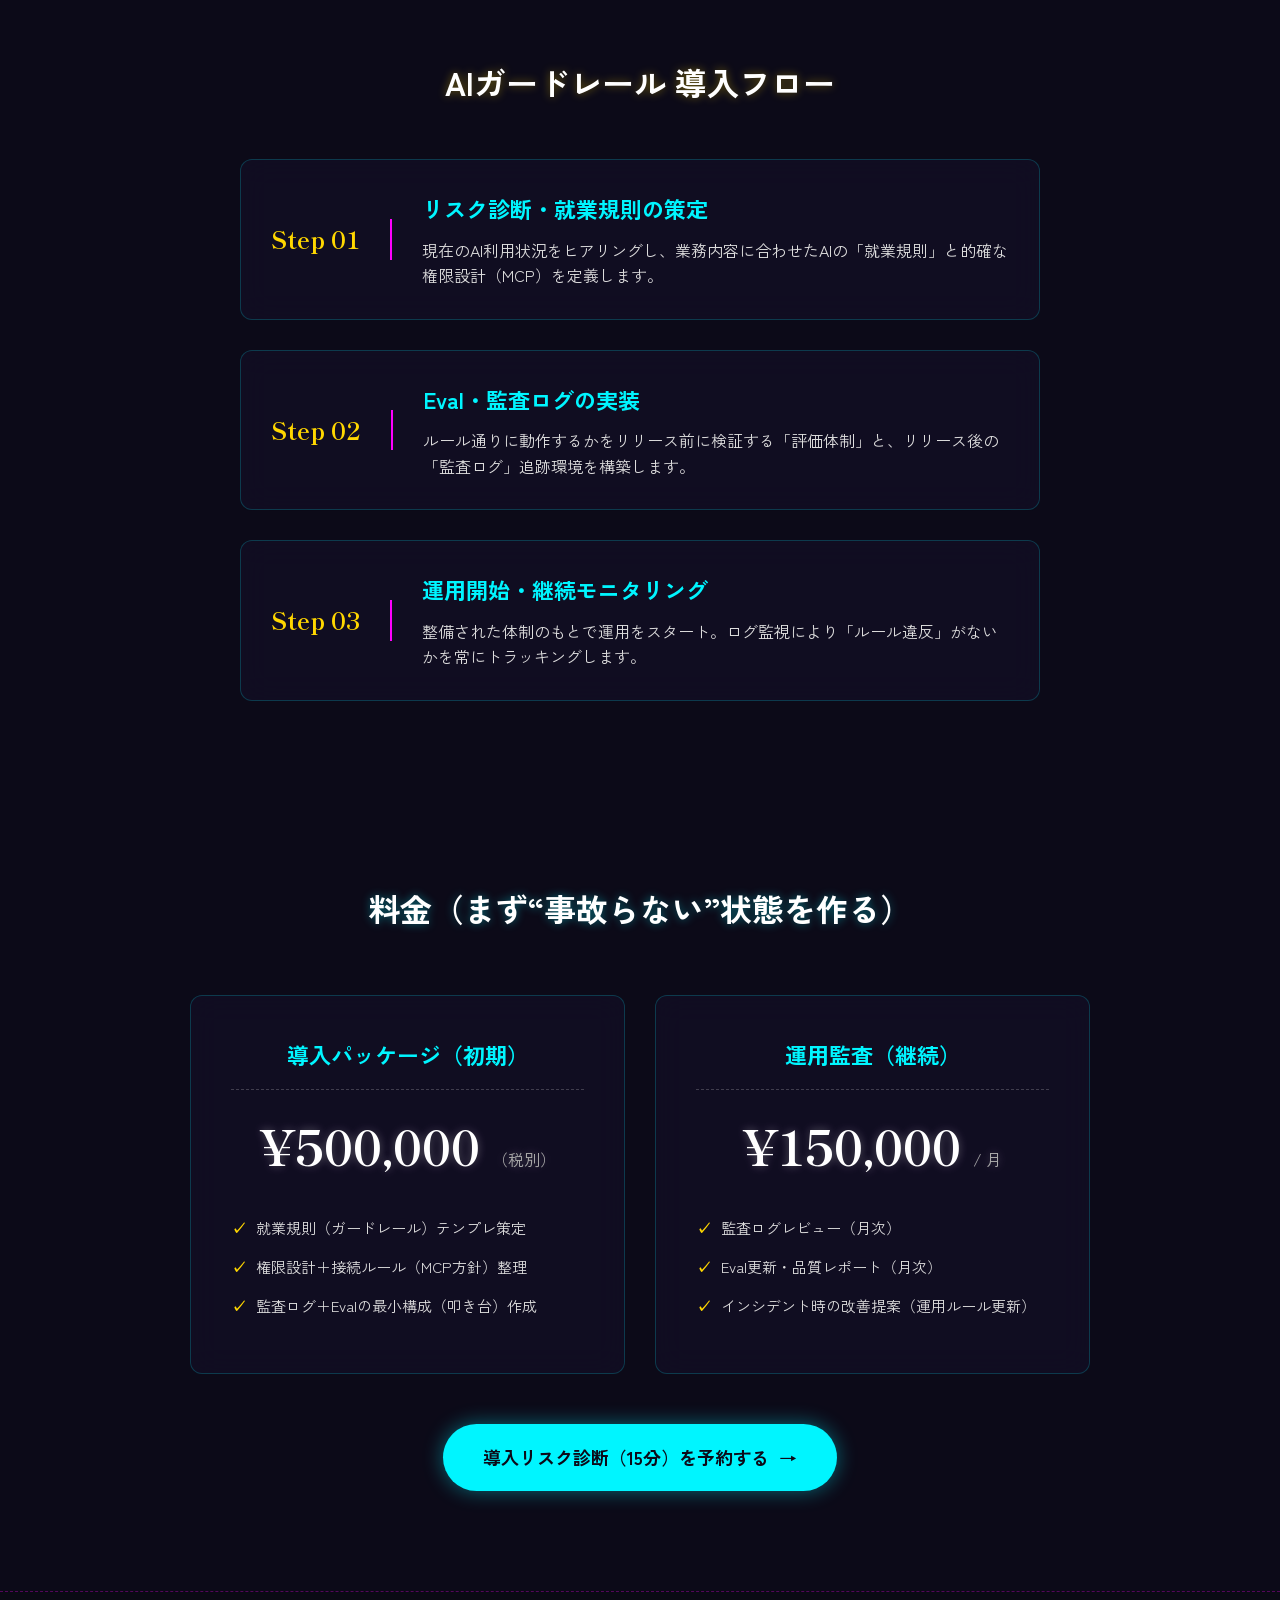
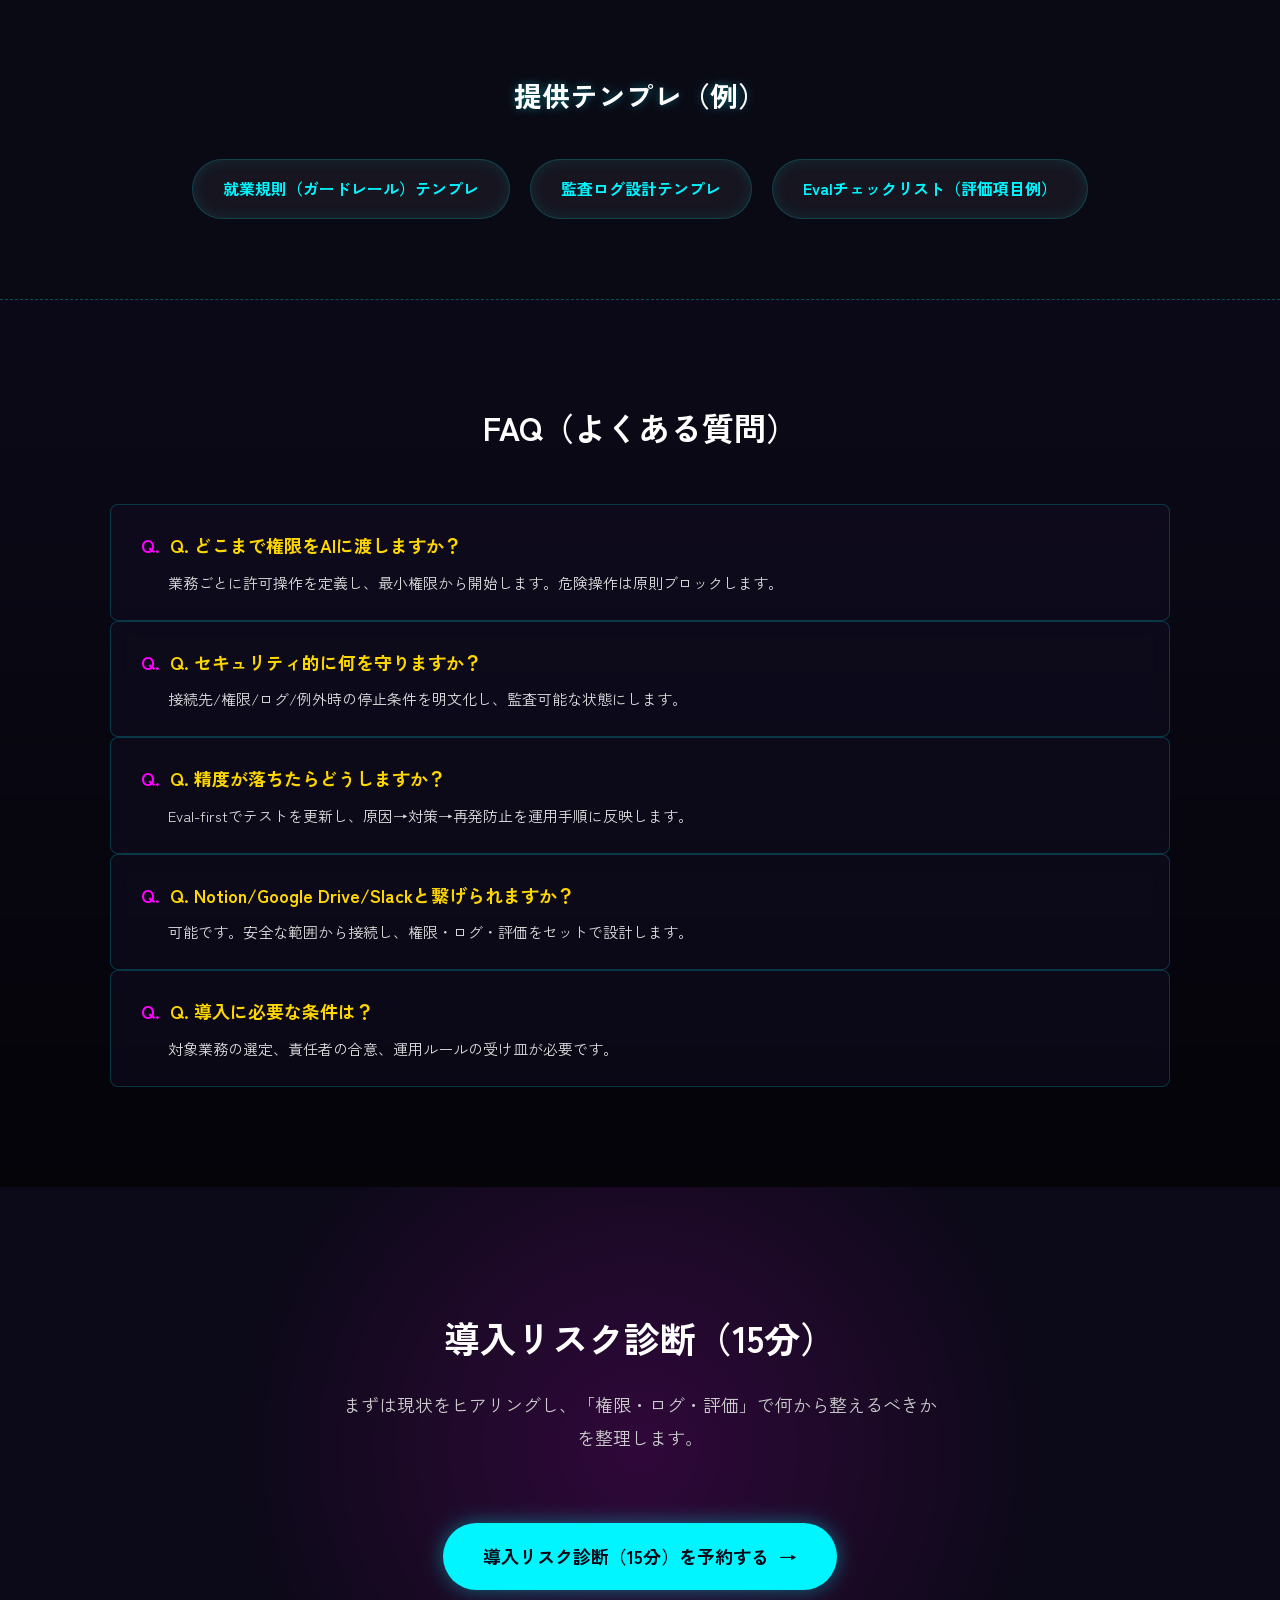
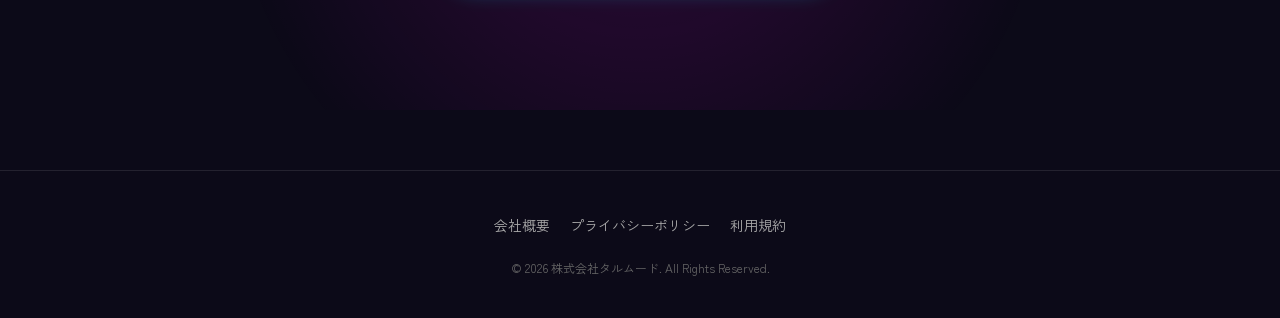
==== commit 9f6c0e1c: "update lp legal pages" ====
--- a/index.html
+++ b/index.html
@@ -209,6 +209,22 @@
     </div>
   </section>
 
+  <footer class="site-footer"
+    style="padding: 40px 0; text-align: center; border-top: 1px solid rgba(255, 255, 255, 0.1); margin-top: 60px;">
+    <div class="container">
+      <ul
+        style="list-style: none; padding: 0; display: flex; justify-content: center; gap: 20px; flex-wrap: wrap; margin-bottom: 20px;">
+        <li><a href="about.html"
+            style="color: #aaa; text-decoration: none; font-size: 14px; transition: color 0.3s;">会社概要</a></li>
+        <li><a href="privacy.html"
+            style="color: #aaa; text-decoration: none; font-size: 14px; transition: color 0.3s;">プライバシーポリシー</a></li>
+        <li><a href="terms.html"
+            style="color: #aaa; text-decoration: none; font-size: 14px; transition: color 0.3s;">利用規約</a></li>
+      </ul>
+      <p style="color: #666; font-size: 12px;">&copy; 2026 株式会社タルムード. All Rights Reserved.</p>
+    </div>
+  </footer>
+
 </body>
 
-</html>
+</html>
--- a/styles.css
+++ b/styles.css
@@ -731,4 +731,4 @@
   .docs__list li {
     text-align: center;
   }
-}+}
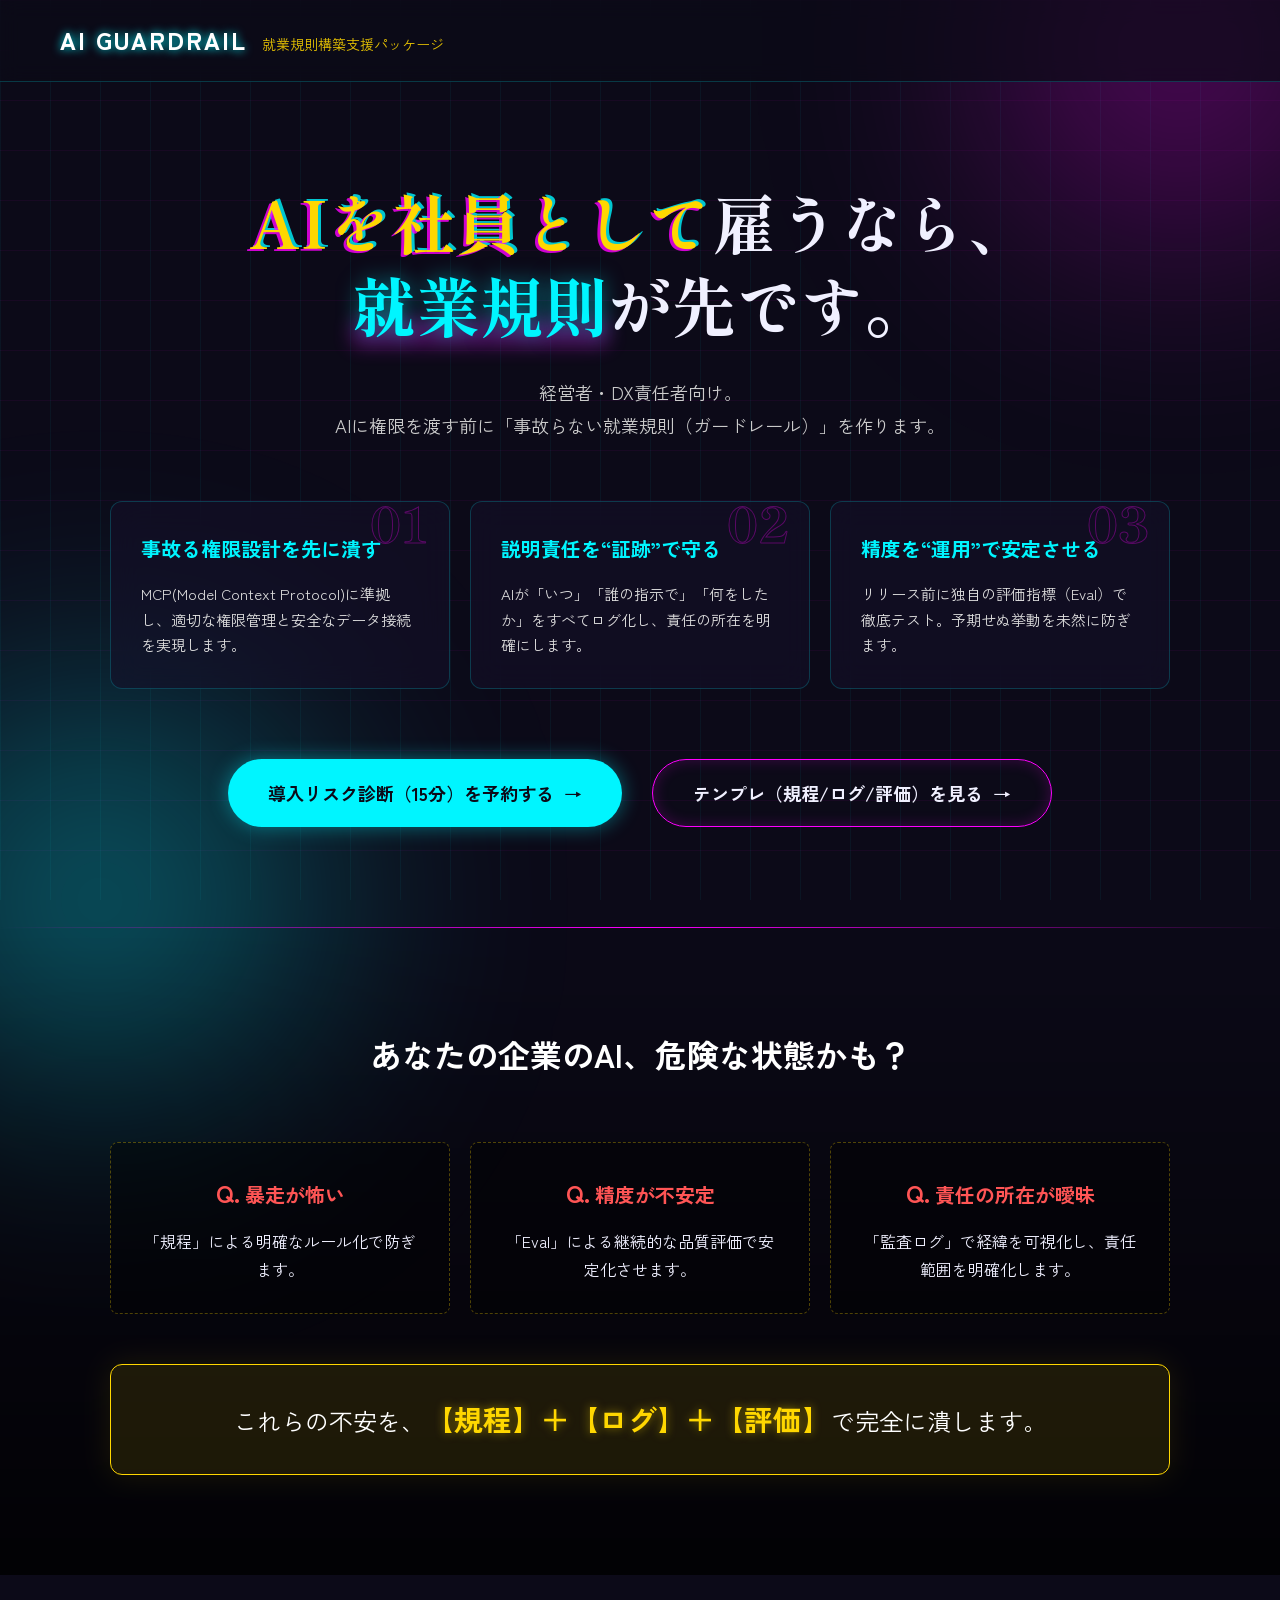
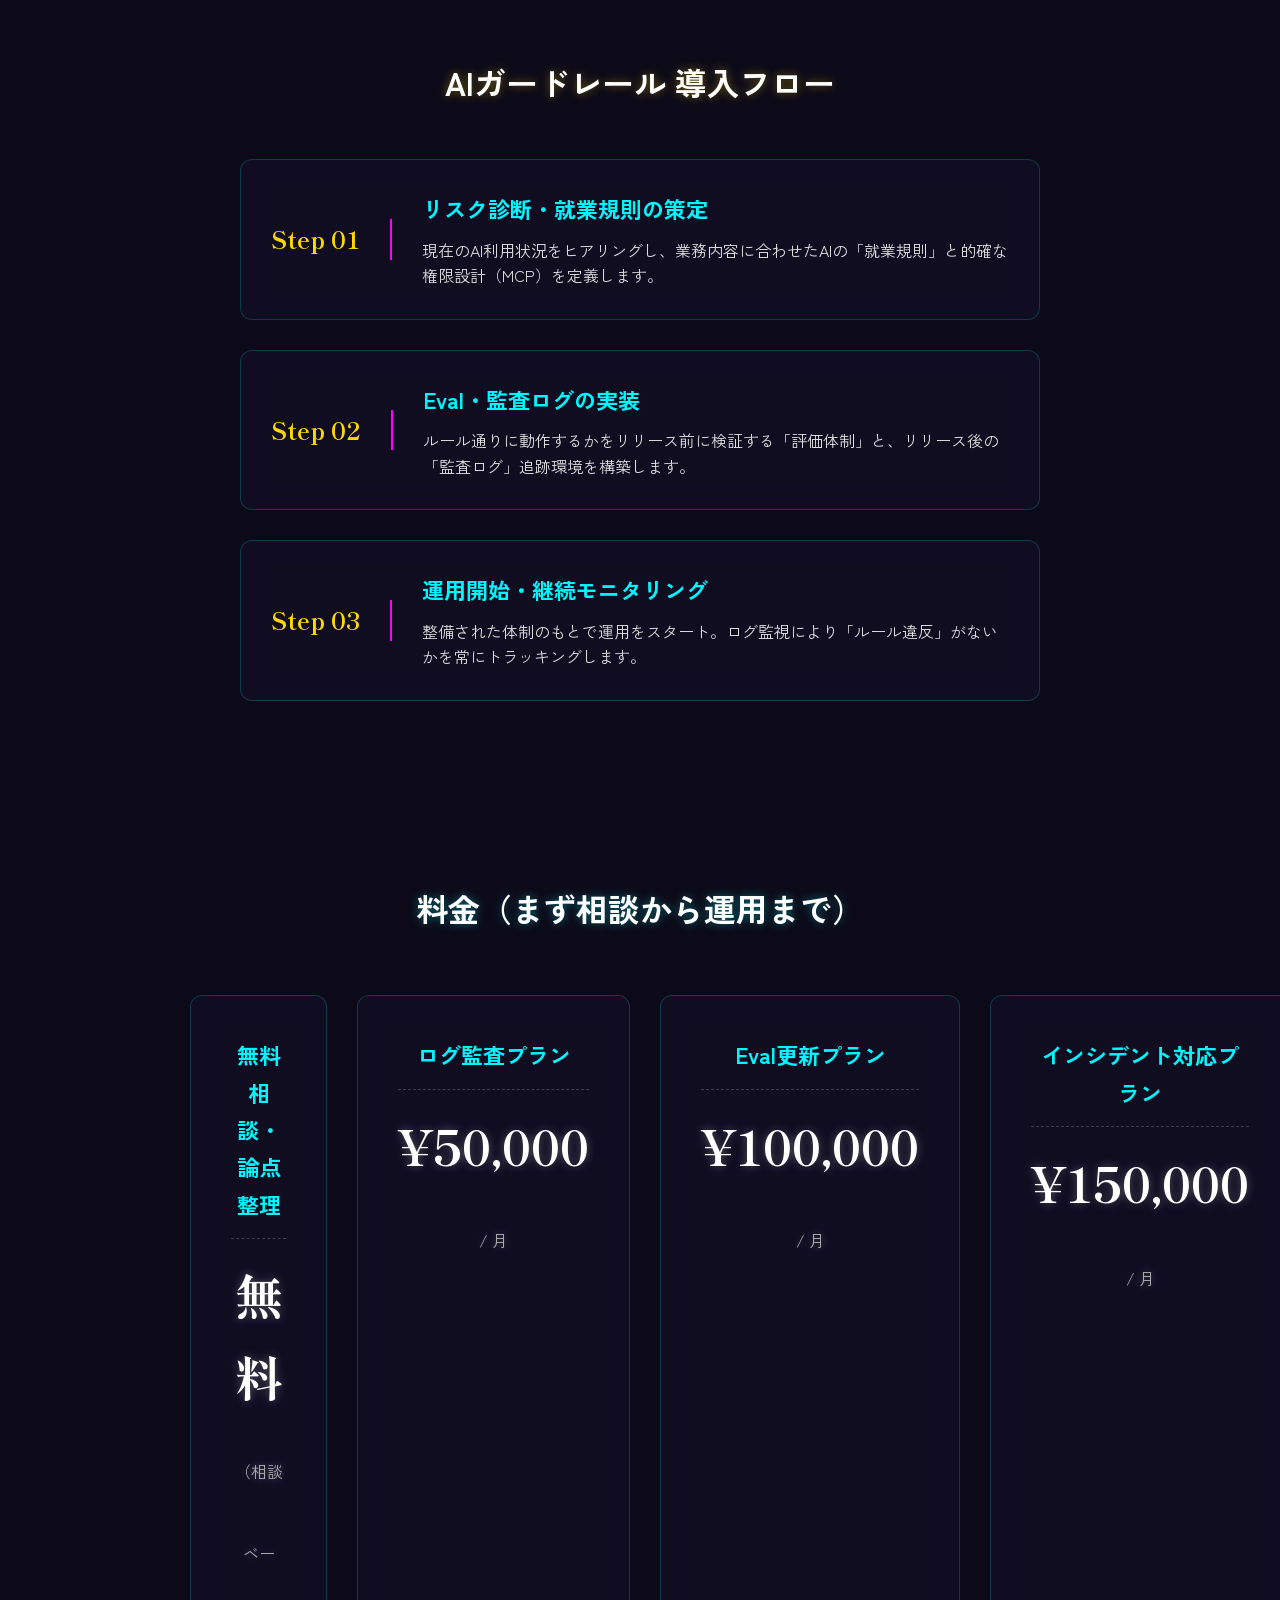
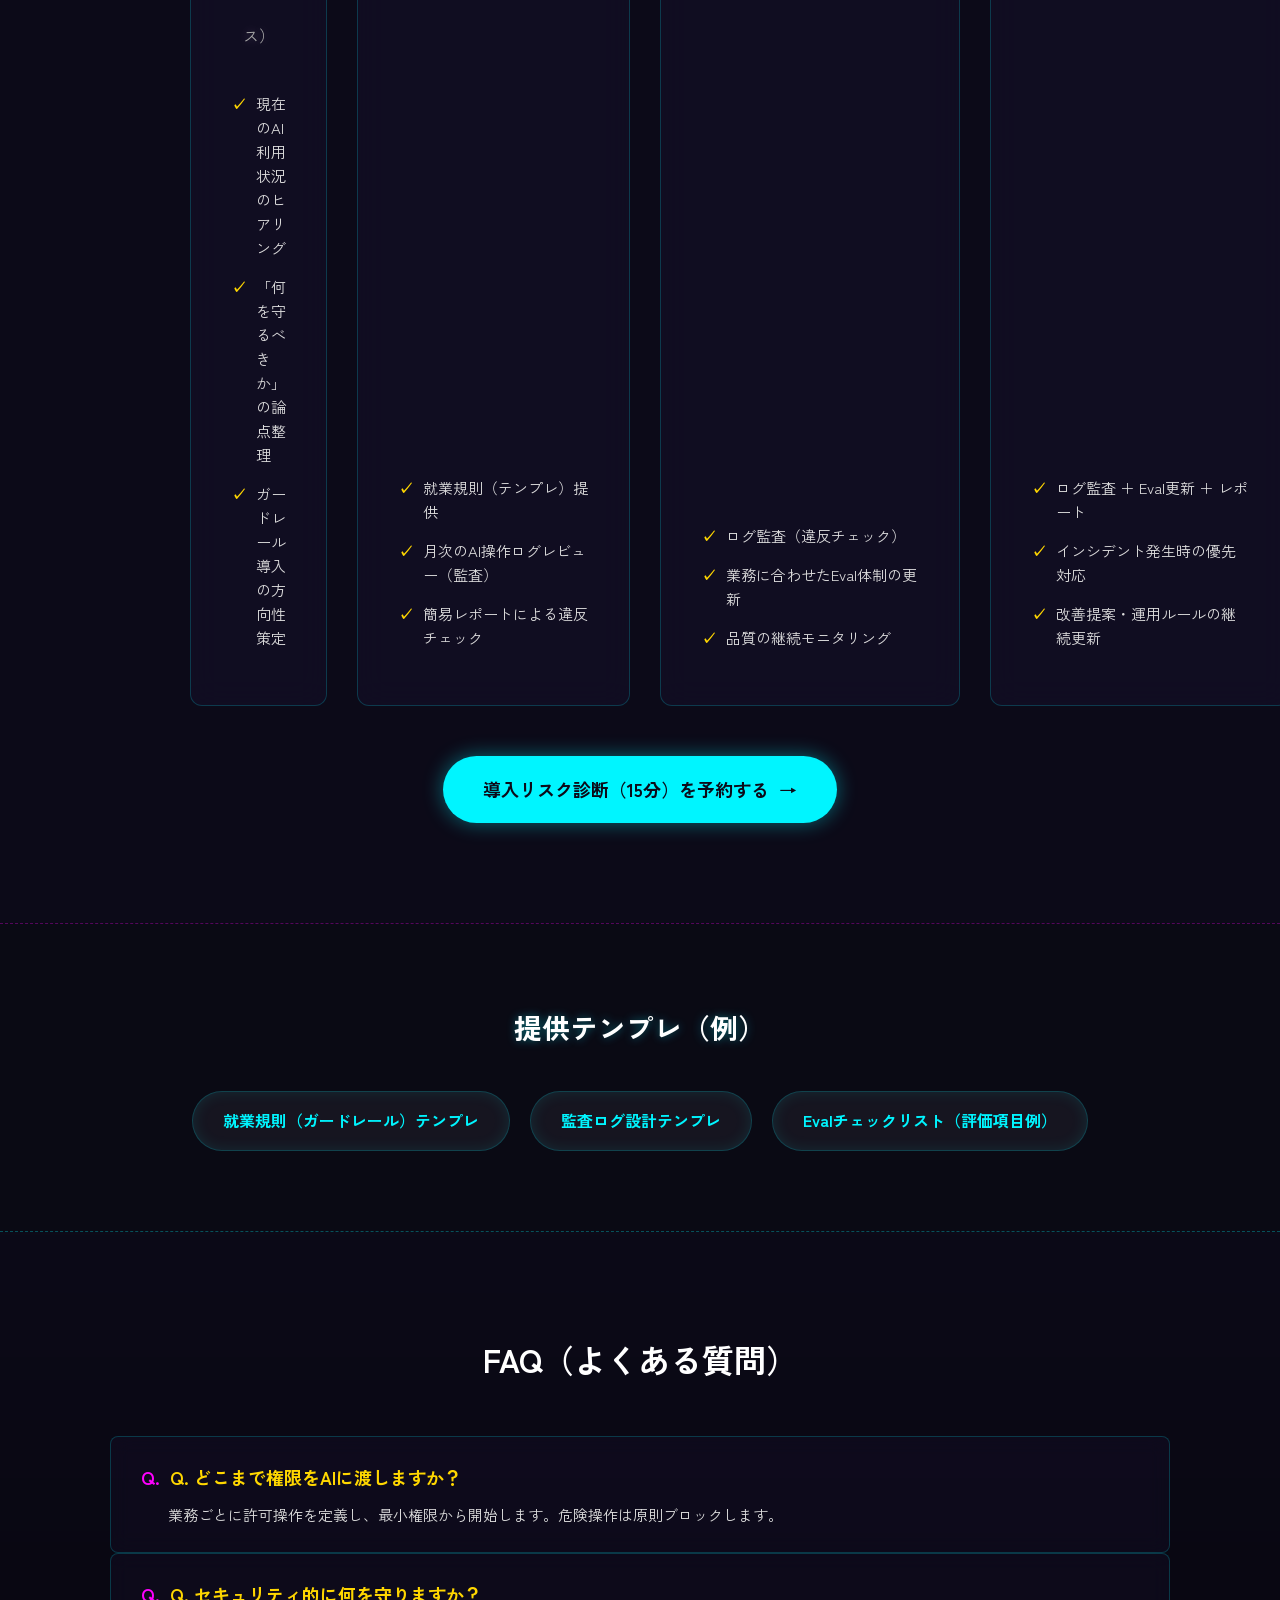
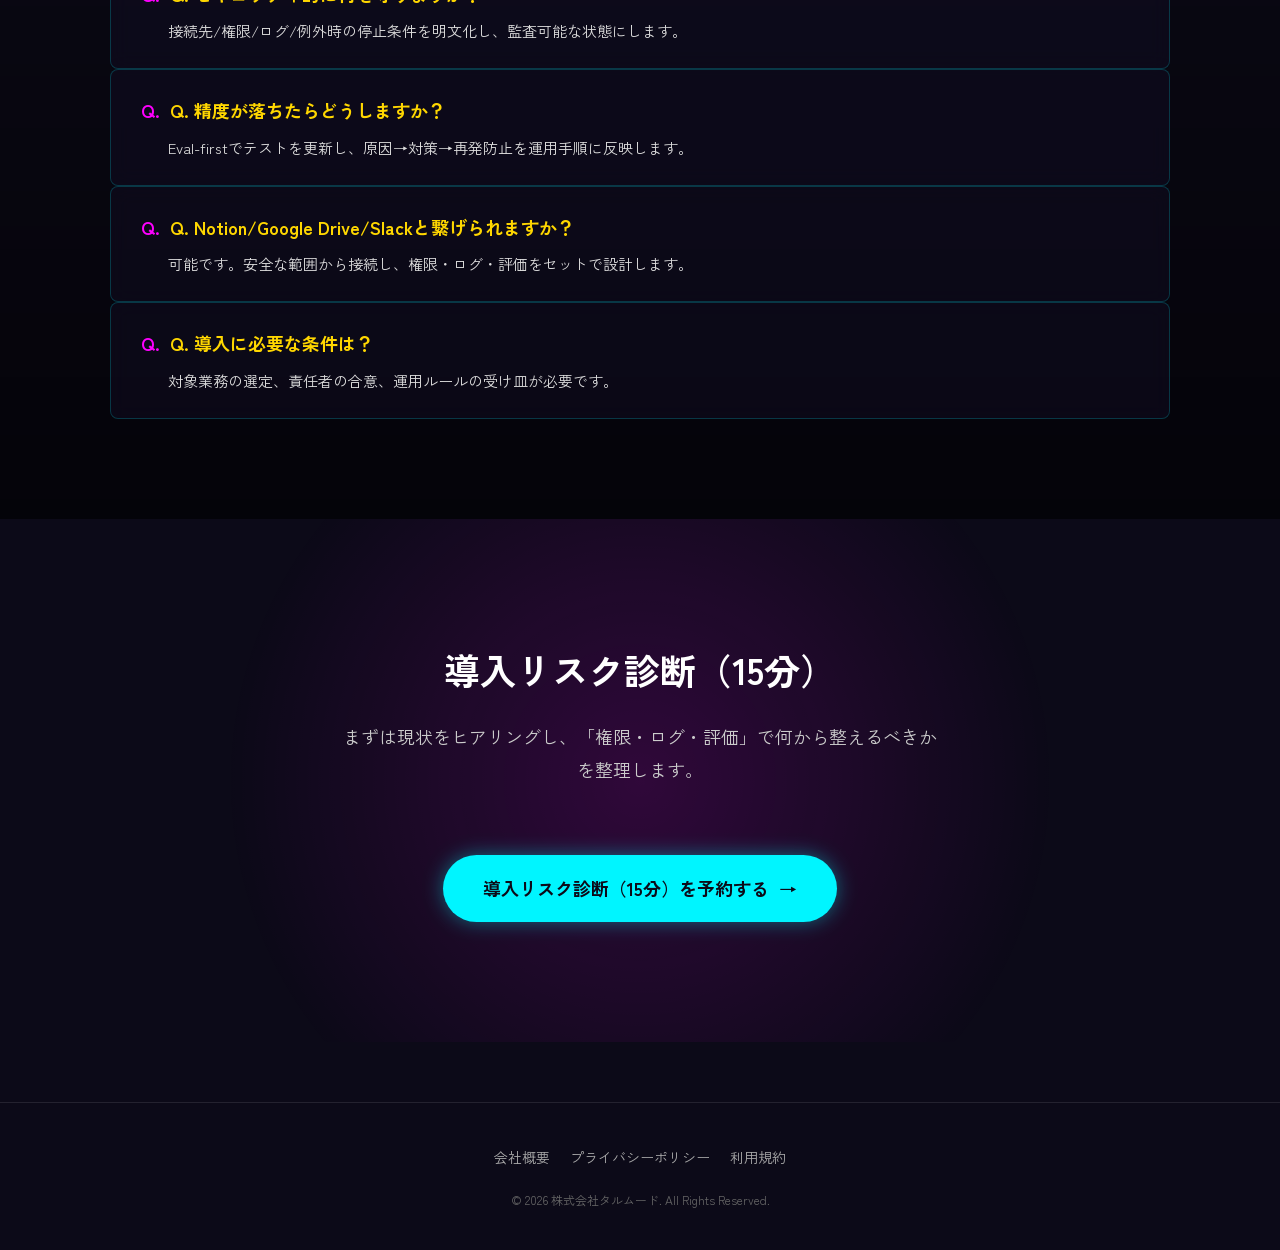
==== commit 9f8a001a: "update lp legal pages" ====
--- a/index.html
+++ b/index.html
@@ -131,24 +131,42 @@
   <!-- Pricing Section -->
   <section class="pricing" id="pricing">
     <div class="container">
-      <h2 class="pricing__title">料金（まず“事故らない”状態を作る）</h2>
+      <h2 class="pricing__title">料金（まず相談から運用まで）</h2>
       <div class="pricing__grid">
         <div class="price-card">
-          <h3 class="price-card__name">導入パッケージ（初期）</h3>
-          <div class="price-card__price">¥500,000 <span class="price-card__tax">（税別）</span></div>
-          <ul class="price-card__list">
-            <li>就業規則（ガードレール）テンプレ策定</li>
-            <li>権限設計＋接続ルール（MCP方針）整理</li>
-            <li>監査ログ＋Evalの最小構成（叩き台）作成</li>
-          </ul>
-        </div>
-        <div class="price-card">
-          <h3 class="price-card__name">運用監査（継続）</h3>
+          <h3 class="price-card__name">無料相談・論点整理</h3>
+          <div class="price-card__price">無料 <span class="price-card__tax">（相談ベース）</span></div>
+          <ul class="price-card__list">
+            <li>現在のAI利用状況のヒアリング</li>
+            <li>「何を守るべきか」の論点整理</li>
+            <li>ガードレール導入の方向性策定</li>
+          </ul>
+        </div>
+        <div class="price-card">
+          <h3 class="price-card__name">ログ監査プラン</h3>
+          <div class="price-card__price">¥50,000 <span class="price-card__tax">/ 月</span></div>
+          <ul class="price-card__list">
+            <li>就業規則（テンプレ）提供</li>
+            <li>月次のAI操作ログレビュー（監査）</li>
+            <li>簡易レポートによる違反チェック</li>
+          </ul>
+        </div>
+        <div class="price-card">
+          <h3 class="price-card__name">Eval更新プラン</h3>
+          <div class="price-card__price">¥100,000 <span class="price-card__tax">/ 月</span></div>
+          <ul class="price-card__list">
+            <li>ログ監査（違反チェック）</li>
+            <li>業務に合わせたEval体制の更新</li>
+            <li>品質の継続モニタリング</li>
+          </ul>
+        </div>
+        <div class="price-card">
+          <h3 class="price-card__name">インシデント対応プラン</h3>
           <div class="price-card__price">¥150,000 <span class="price-card__tax">/ 月</span></div>
           <ul class="price-card__list">
-            <li>監査ログレビュー（月次）</li>
-            <li>Eval更新・品質レポート（月次）</li>
-            <li>インシデント時の改善提案（運用ルール更新）</li>
+            <li>ログ監査 ＋ Eval更新 ＋ レポート</li>
+            <li>インシデント発生時の優先対応</li>
+            <li>改善提案・運用ルールの継続更新</li>
           </ul>
         </div>
       </div>
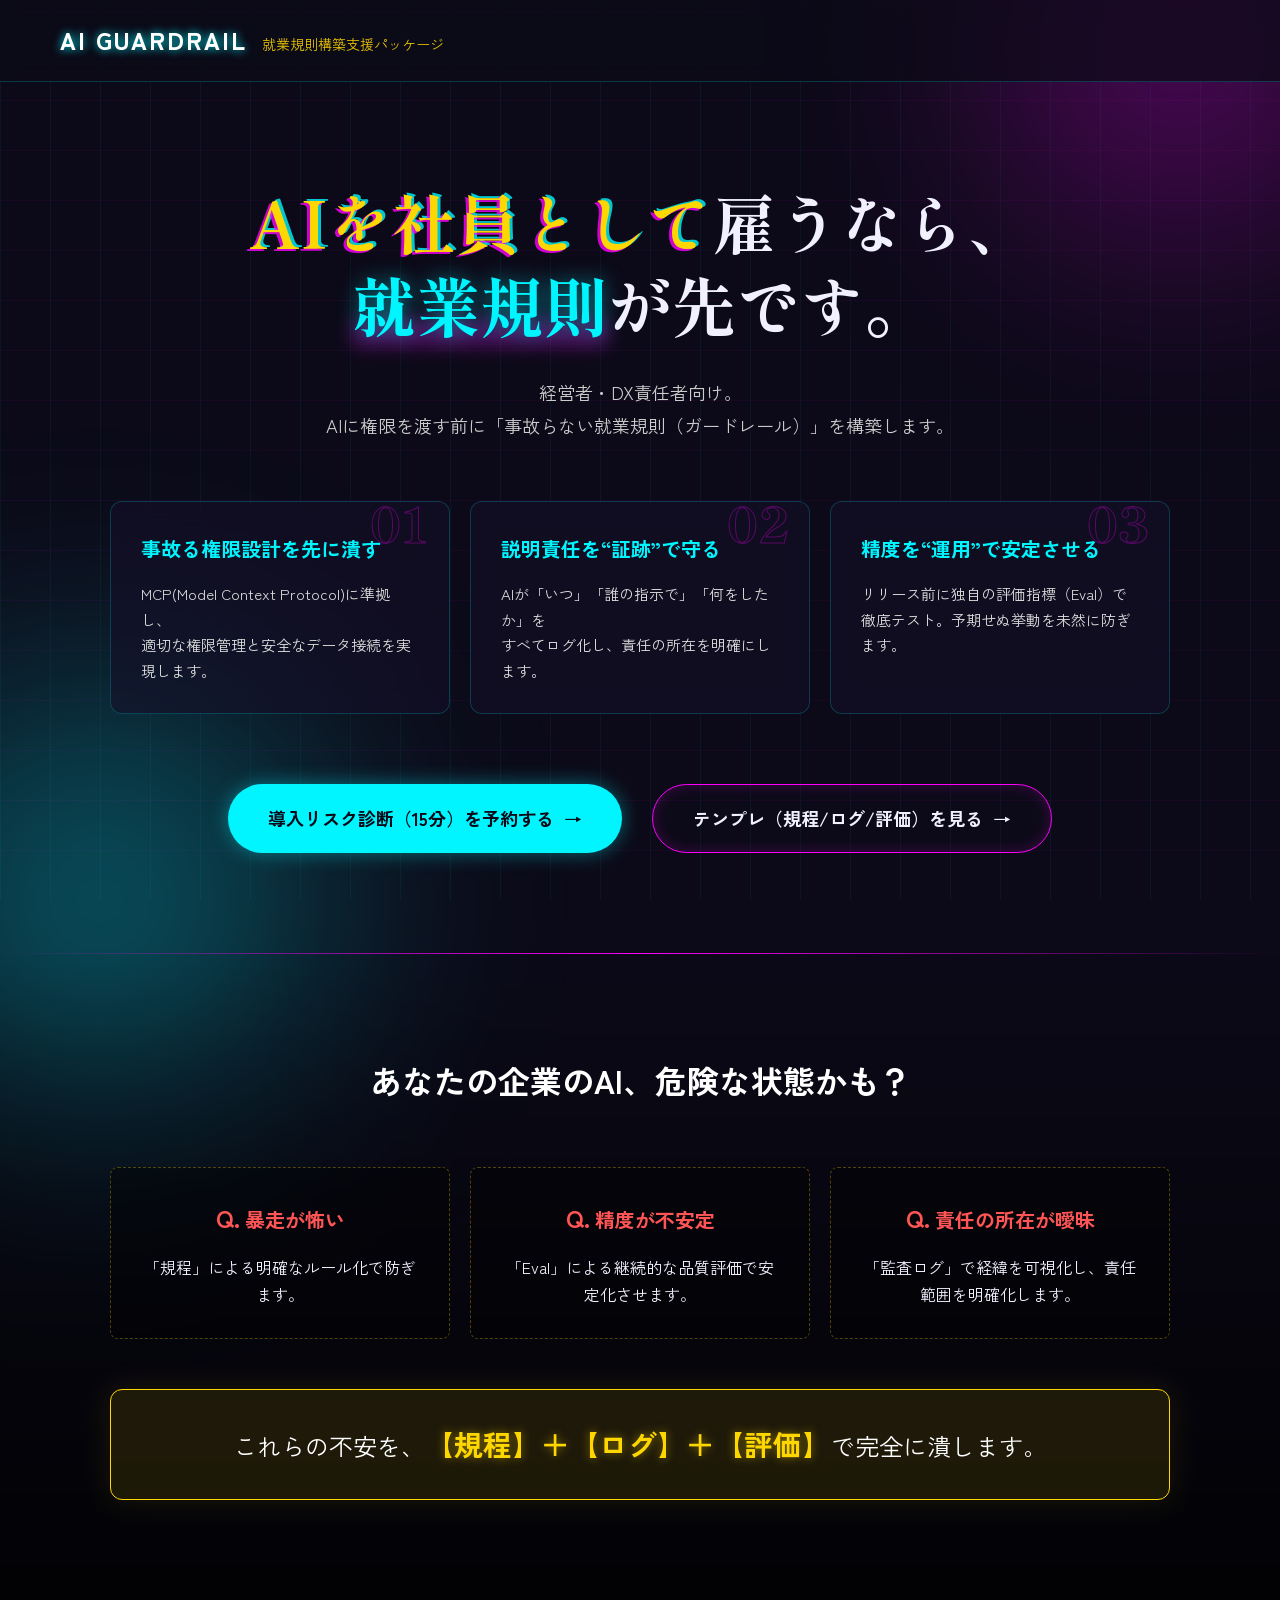
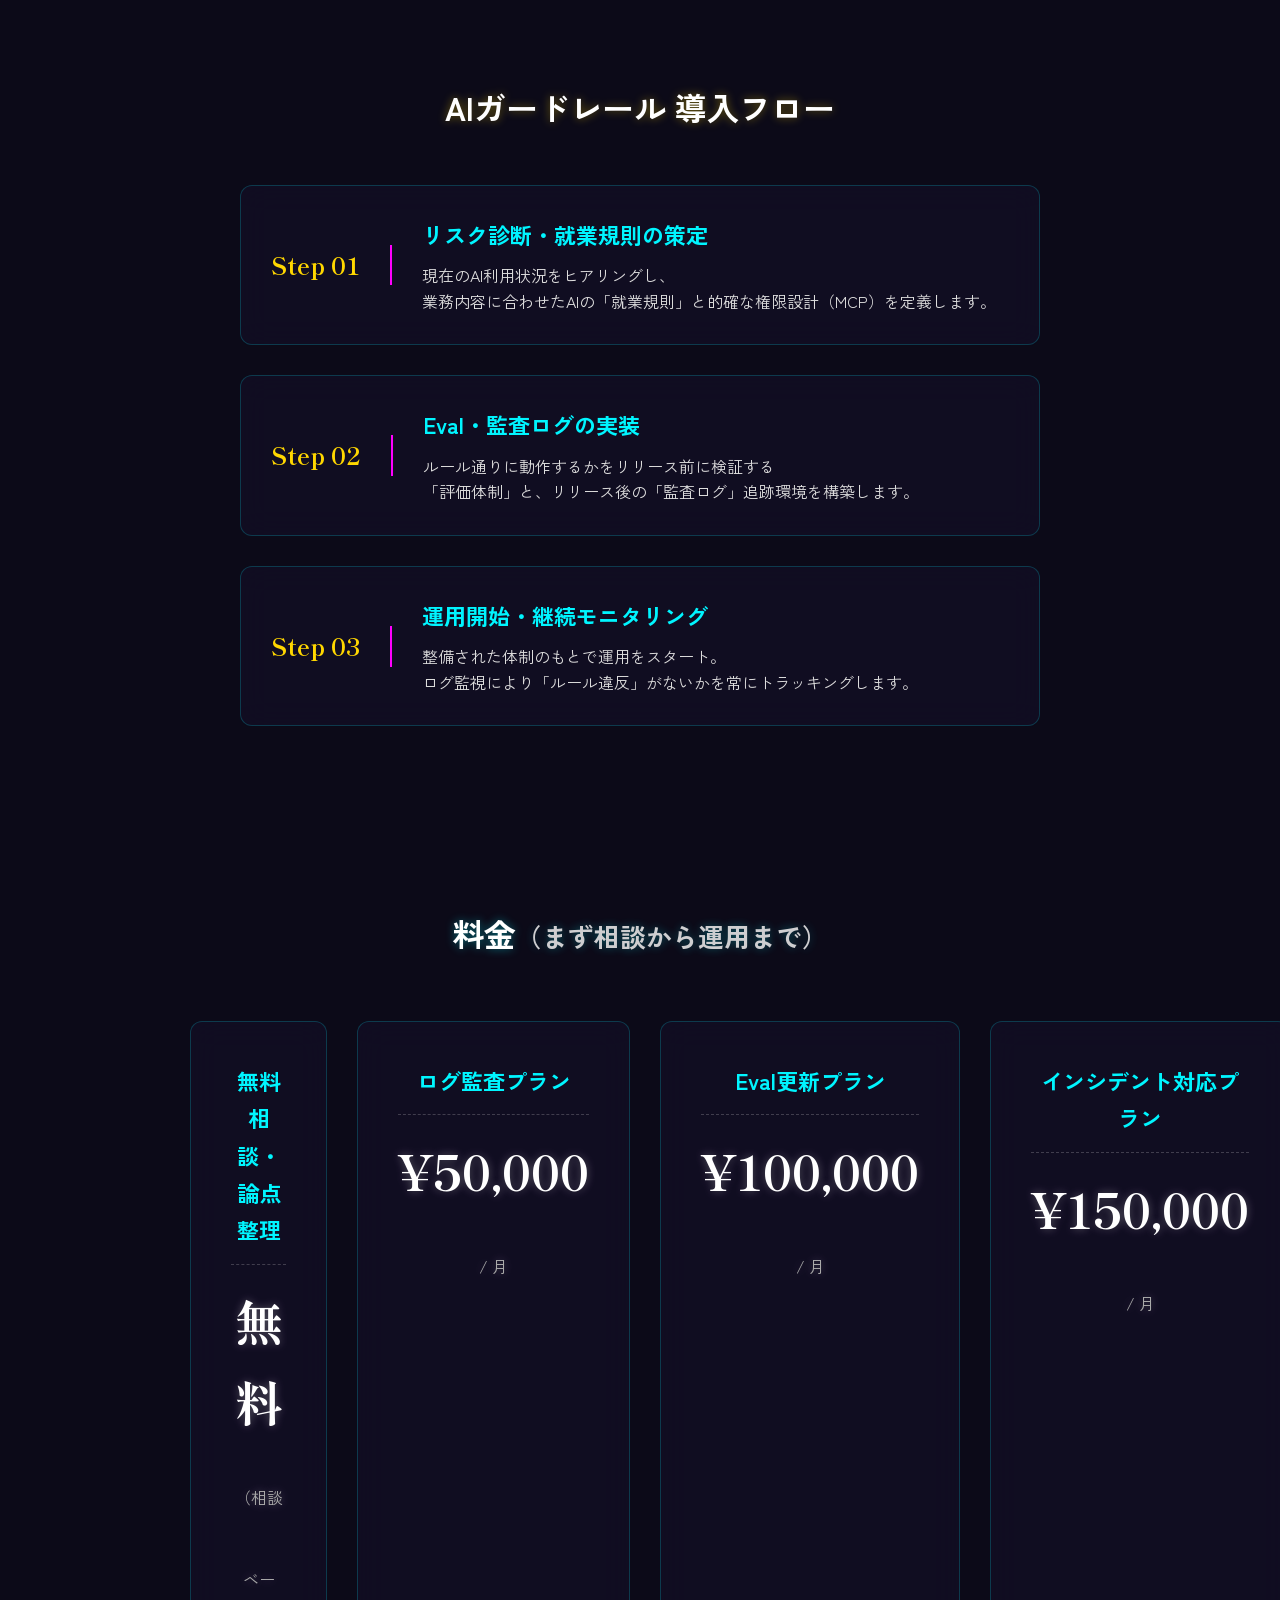
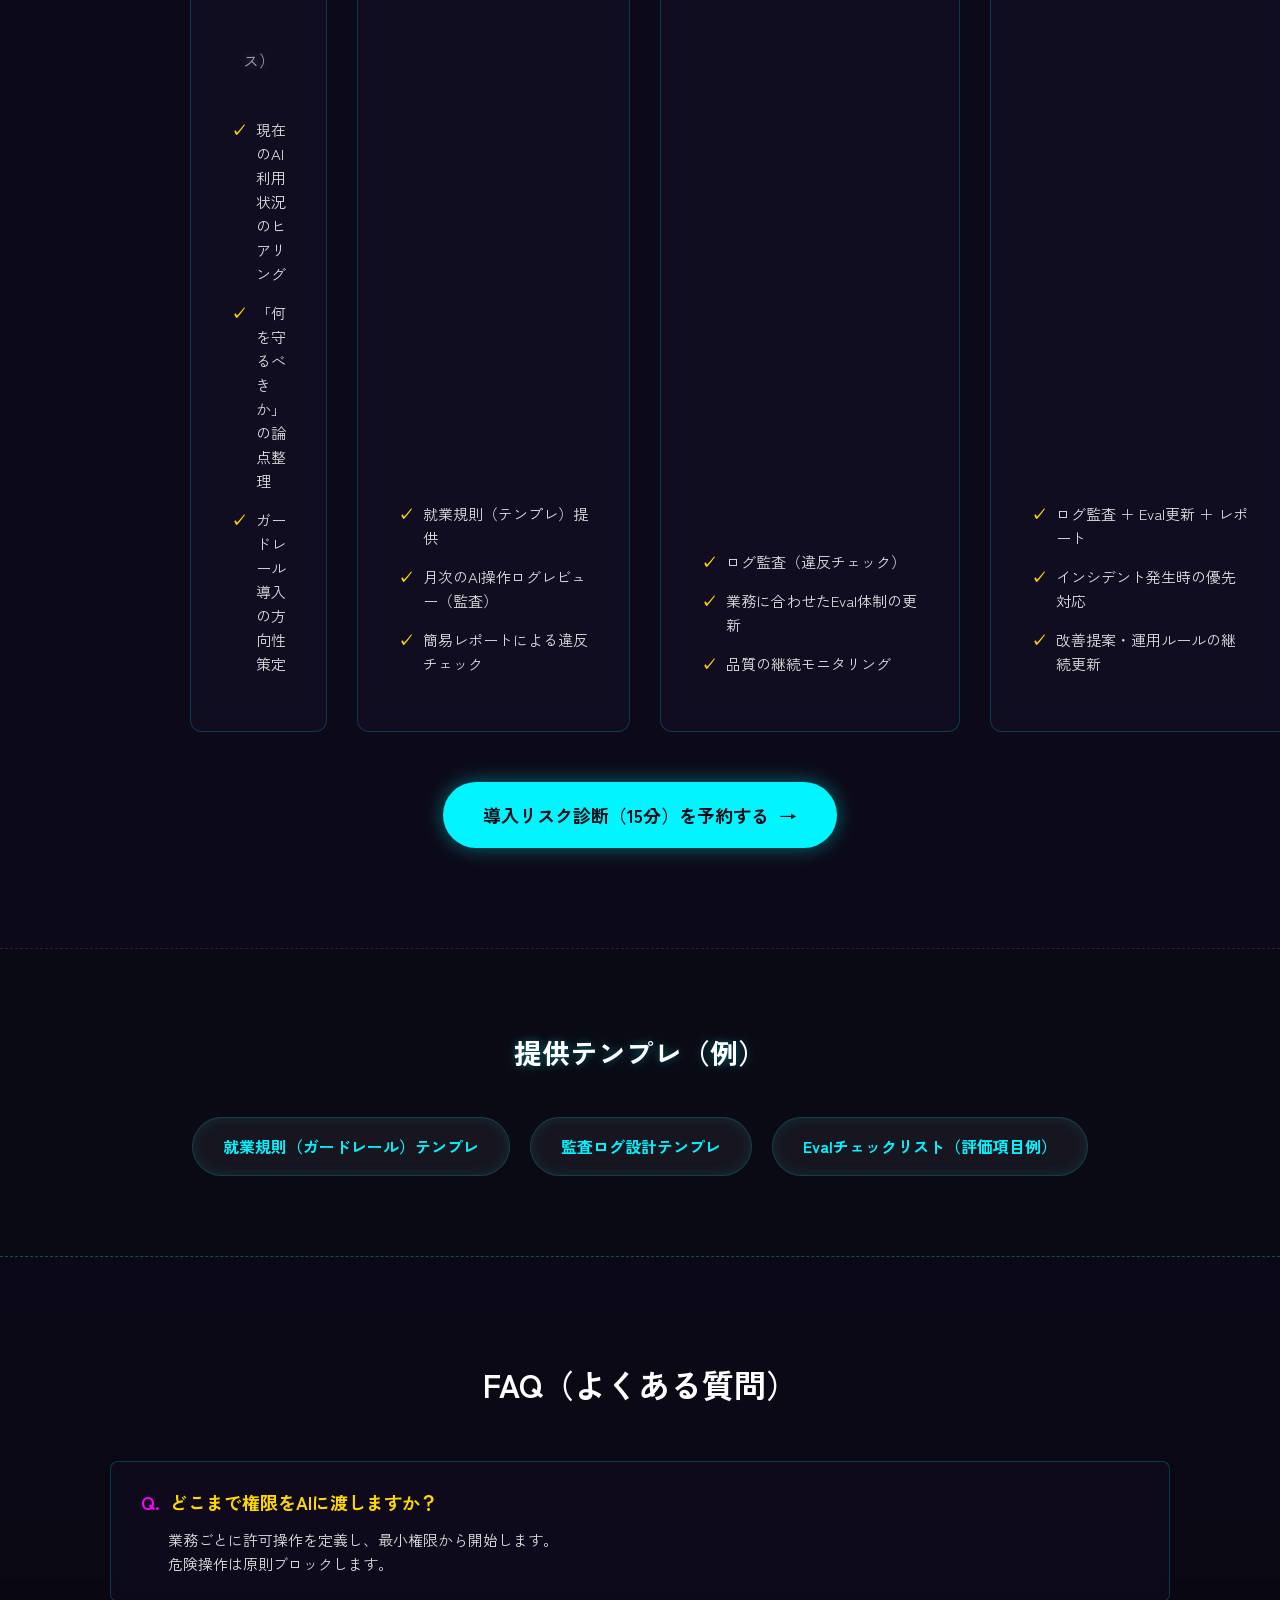
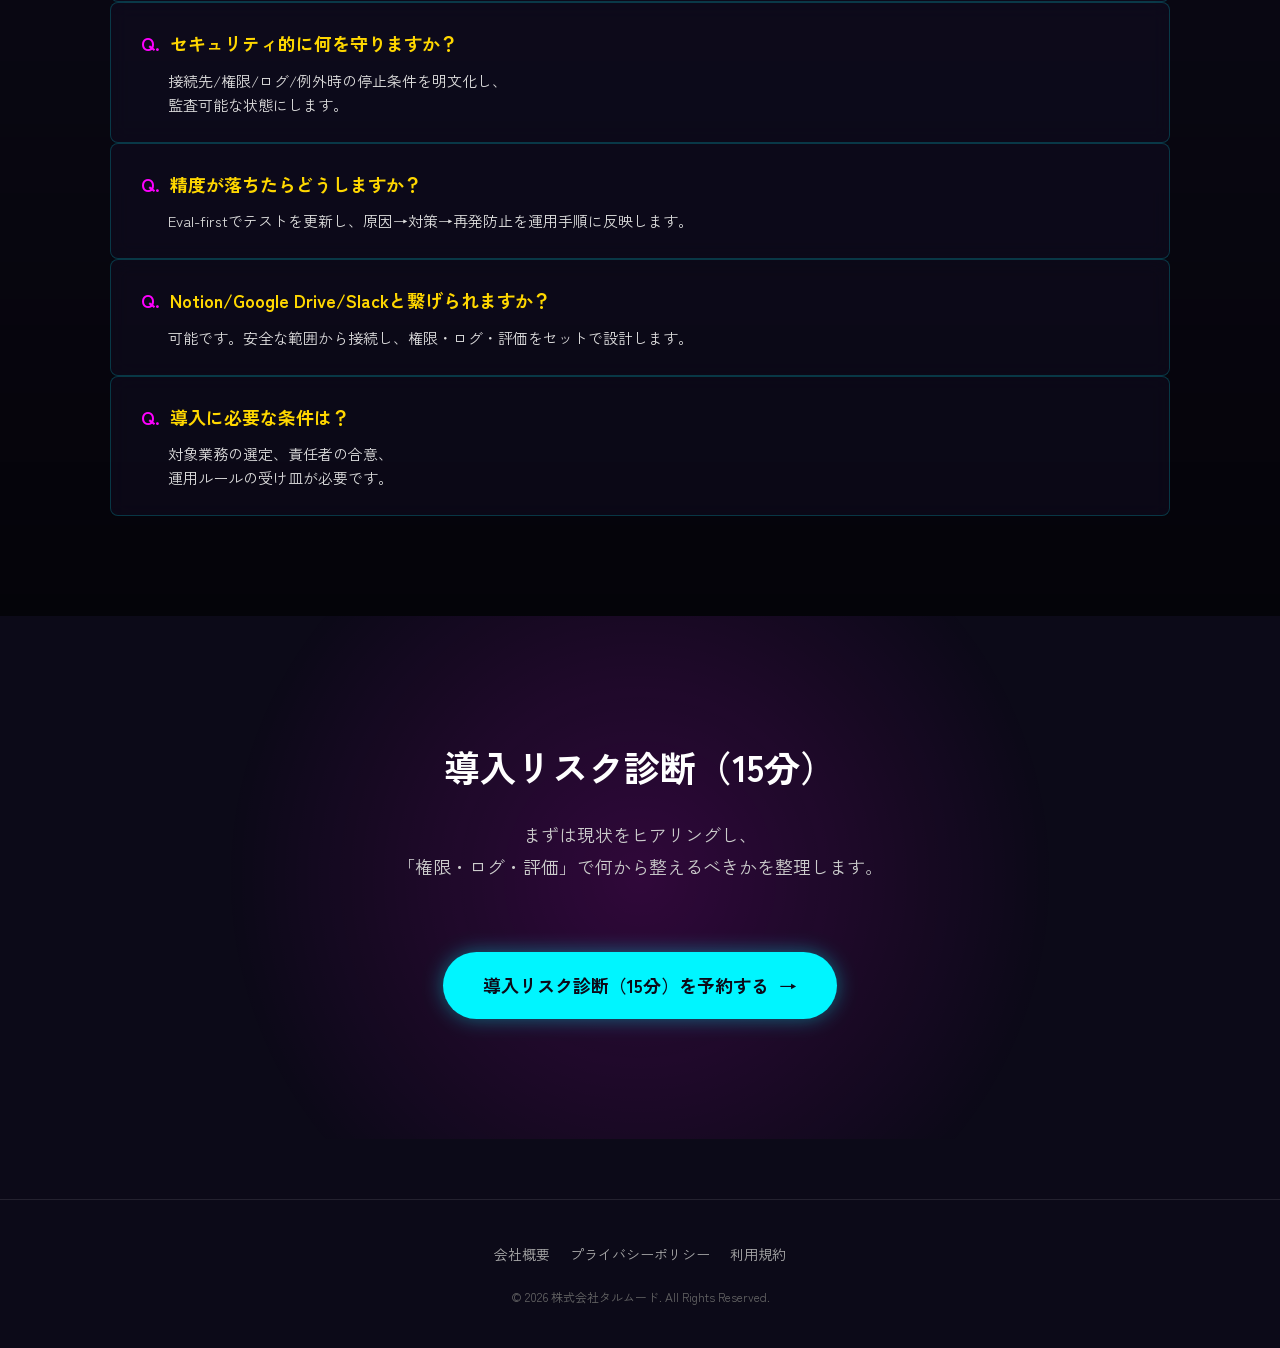
==== commit 352d490b: "mobile polish" ====
--- a/index.html
+++ b/index.html
@@ -23,7 +23,7 @@
     <div class="container__header">
       <div class="logo">
         <span class="logo__brand">AI GUARDRAIL</span>
-        <span class="logo__sub">就業規則構築支援パッケージ</span>
+        <span class="logo__sub">就業規則構築支援<br class="sp-br">パッケージ</span>
       </div>
     </div>
   </header>
@@ -38,29 +38,29 @@
         </h1>
         <p class="hero__subcopy">
           経営者・DX責任者向け。<br />
-          AIに権限を渡す前に「事故らない就業規則（ガードレール）」を作ります。
+          AIに権限を渡す前に<br class="sp-br">「事故らない就業規則（ガードレール）」を<br class="sp-br">構築します。
         </p>
 
         <div class="benefits">
           <div class="benefit-item">
             <div class="benefit-item__icon">01</div>
             <div class="benefit-item__text">
-              <h3>事故る権限設計を先に潰す</h3>
-              <p>MCP(Model Context Protocol)に準拠し、適切な権限管理と安全なデータ接続を実現します。</p>
+              <h3>事故る権限設計を<br class="sp-br">先に潰す</h3>
+              <p>MCP(Model Context Protocol)に準拠し、<br class="pc-br">適切な権限管理と<br class="sp-br">安全なデータ接続を実現します。</p>
             </div>
           </div>
           <div class="benefit-item">
             <div class="benefit-item__icon">02</div>
             <div class="benefit-item__text">
-              <h3>説明責任を“証跡”で守る</h3>
-              <p>AIが「いつ」「誰の指示で」「何をしたか」をすべてログ化し、責任の所在を明確にします。</p>
+              <h3>説明責任を<br class="sp-br">“証跡”で守る</h3>
+              <p>AIが「いつ」「誰の指示で」「何をしたか」を<br class="pc-br">すべてログ化し、<br class="sp-br">責任の所在を明確にします。</p>
             </div>
           </div>
           <div class="benefit-item">
             <div class="benefit-item__icon">03</div>
             <div class="benefit-item__text">
-              <h3>精度を“運用”で安定させる</h3>
-              <p>リリース前に独自の評価指標（Eval）で徹底テスト。予期せぬ挙動を未然に防ぎます。</p>
+              <h3>精度を<br class="sp-br">“運用”で安定させる</h3>
+              <p>リリース前に独自の評価指標（Eval）で<br class="pc-br">徹底テスト。<br class="sp-br">予期せぬ挙動を未然に防ぎます。</p>
             </div>
           </div>
         </div>
@@ -77,23 +77,23 @@
   <!-- Concerns Section -->
   <section class="concerns">
     <div class="container">
-      <h2 class="concerns__title">あなたの企業のAI、危険な状態かも？</h2>
+      <h2 class="concerns__title">あなたの企業のAI、<br class="sp-br">危険な状態かも？</h2>
       <div class="concerns__grid">
         <div class="concern-card">
           <div class="concern-card__q">暴走が怖い</div>
-          <div class="concern-card__a">「規程」による明確なルール化で防ぎます。</div>
+          <div class="concern-card__a">「規程」による明確な<br class="sp-br">ルール化で防ぎます。</div>
         </div>
         <div class="concern-card">
           <div class="concern-card__q">精度が不安定</div>
-          <div class="concern-card__a">「Eval」による継続的な品質評価で安定化させます。</div>
+          <div class="concern-card__a">「Eval」による継続的な<br class="sp-br">品質評価で安定化させます。</div>
         </div>
         <div class="concern-card">
           <div class="concern-card__q">責任の所在が曖昧</div>
-          <div class="concern-card__a">「監査ログ」で経緯を可視化し、責任範囲を明確化します。</div>
+          <div class="concern-card__a">「監査ログ」で経緯を可視化し、<br class="sp-br">責任範囲を明確化します。</div>
         </div>
       </div>
       <div class="concerns__conclusion">
-        <p>これらの不安を、<strong>【規程】＋【ログ】＋【評価】</strong>で完全に潰します。</p>
+        <p>これらの不安を、<br class="sp-br"><strong>【規程】＋【ログ】＋【評価】</strong>で<br class="sp-br">完全に潰します。</p>
       </div>
     </div>
   </section>
@@ -107,21 +107,21 @@
           <div class="flow-step__num">Step 01</div>
           <div class="flow-step__info">
             <h3>リスク診断・就業規則の策定</h3>
-            <p>現在のAI利用状況をヒアリングし、業務内容に合わせたAIの「就業規則」と的確な権限設計（MCP）を定義します。</p>
+            <p>現在のAI利用状況をヒアリングし、<br class="pc-br">業務内容に合わせたAIの「就業規則」と<br class="sp-br">的確な権限設計（MCP）を定義します。</p>
           </div>
         </div>
         <div class="flow-step">
           <div class="flow-step__num">Step 02</div>
           <div class="flow-step__info">
             <h3>Eval・監査ログの実装</h3>
-            <p>ルール通りに動作するかをリリース前に検証する「評価体制」と、リリース後の「監査ログ」追跡環境を構築します。</p>
+            <p>ルール通りに動作するかをリリース前に検証する<br class="pc-br">「評価体制」と、<br class="sp-br">リリース後の「監査ログ」追跡環境を構築します。</p>
           </div>
         </div>
         <div class="flow-step">
           <div class="flow-step__num">Step 03</div>
           <div class="flow-step__info">
             <h3>運用開始・継続モニタリング</h3>
-            <p>整備された体制のもとで運用をスタート。ログ監視により「ルール違反」がないかを常にトラッキングします。</p>
+            <p>整備された体制のもとで運用をスタート。<br class="pc-br">ログ監視により「ルール違反」がないかを<br class="sp-br">常にトラッキングします。</p>
           </div>
         </div>
       </div>
@@ -131,7 +131,8 @@
   <!-- Pricing Section -->
   <section class="pricing" id="pricing">
     <div class="container">
-      <h2 class="pricing__title">料金（まず相談から運用まで）</h2>
+      <h2 class="pricing__title">料金<br class="sp-br"><span style="font-size:0.8em; opacity:0.8;">（まず相談から運用まで）</span>
+      </h2>
       <div class="pricing__grid">
         <div class="price-card">
           <h3 class="price-card__name">無料相談・論点整理</h3>
@@ -181,36 +182,36 @@
     <div class="container">
       <h2 class="docs__title">提供テンプレ（例）</h2>
       <ul class="docs__list">
-        <li>就業規則（ガードレール）テンプレ</li>
+        <li>就業規則（ガードレール）<br class="sp-br">テンプレ</li>
         <li>監査ログ設計テンプレ</li>
-        <li>Evalチェックリスト（評価項目例）</li>
+        <li>Evalチェックリスト<br class="sp-br">（評価項目例）</li>
       </ul>
     </div>
   </section>
 
   <section class="faq" id="faq">
     <div class="container">
-      <h2 class="faq__title">FAQ（よくある質問）</h2>
+      <h2 class="faq__title">FAQ<br class="sp-br">（よくある質問）</h2>
       <div class="faq__items">
         <dl class="faq-item">
-          <dt class="faq-item__q">Q. どこまで権限をAIに渡しますか？</dt>
-          <dd class="faq-item__a">業務ごとに許可操作を定義し、最小権限から開始します。危険操作は原則ブロックします。</dd>
-        </dl>
-        <dl class="faq-item">
-          <dt class="faq-item__q">Q. セキュリティ的に何を守りますか？</dt>
-          <dd class="faq-item__a">接続先/権限/ログ/例外時の停止条件を明文化し、監査可能な状態にします。</dd>
-        </dl>
-        <dl class="faq-item">
-          <dt class="faq-item__q">Q. 精度が落ちたらどうしますか？</dt>
-          <dd class="faq-item__a">Eval-firstでテストを更新し、原因→対策→再発防止を運用手順に反映します。</dd>
-        </dl>
-        <dl class="faq-item">
-          <dt class="faq-item__q">Q. Notion/Google Drive/Slackと繋げられますか？</dt>
-          <dd class="faq-item__a">可能です。安全な範囲から接続し、権限・ログ・評価をセットで設計します。</dd>
-        </dl>
-        <dl class="faq-item">
-          <dt class="faq-item__q">Q. 導入に必要な条件は？</dt>
-          <dd class="faq-item__a">対象業務の選定、責任者の合意、運用ルールの受け皿が必要です。</dd>
+          <dt class="faq-item__q">どこまで権限をAIに渡しますか？</dt>
+          <dd class="faq-item__a">業務ごとに許可操作を定義し、最小権限から開始します。<br class="pc-br">危険操作は原則ブロックします。</dd>
+        </dl>
+        <dl class="faq-item">
+          <dt class="faq-item__q">セキュリティ的に何を守りますか？</dt>
+          <dd class="faq-item__a">接続先/権限/ログ/例外時の停止条件を明文化し、<br class="pc-br">監査可能な状態にします。</dd>
+        </dl>
+        <dl class="faq-item">
+          <dt class="faq-item__q">精度が落ちたらどうしますか？</dt>
+          <dd class="faq-item__a">Eval-firstでテストを更新し、<br class="sp-br">原因→対策→再発防止を運用手順に反映します。</dd>
+        </dl>
+        <dl class="faq-item">
+          <dt class="faq-item__q">Notion/Google Drive/Slackと<br class="sp-br">繋げられますか？</dt>
+          <dd class="faq-item__a">可能です。<br class="sp-br">安全な範囲から接続し、権限・ログ・評価をセットで設計します。</dd>
+        </dl>
+        <dl class="faq-item">
+          <dt class="faq-item__q">導入に必要な条件は？</dt>
+          <dd class="faq-item__a">対象業務の選定、責任者の合意、<br class="pc-br">運用ルールの受け皿が必要です。</dd>
         </dl>
       </div>
     </div>
@@ -218,8 +219,8 @@
 
   <section class="contact" id="contact">
     <div class="container">
-      <h2 class="contact__title">導入リスク診断（15分）</h2>
-      <p class="contact__text">まずは現状をヒアリングし、「権限・ログ・評価」で何から整えるべきかを整理します。</p>
+      <h2 class="contact__title">導入リスク診断<br class="sp-br">（15分）</h2>
+      <p class="contact__text">まずは現状をヒアリングし、<br />「権限・ログ・評価」で<br class="sp-br">何から整えるべきかを整理します。</p>
       <div class="contact__btn" style="text-align: center; margin-top: 30px;">
         <a href="https://timerex.net/s/info_6c5e_d556/51fb7fcc" target="_blank" rel="noopener noreferrer"
           class="btn btn--primary">導入リスク診断（15分）を予約する<span class="arrow">→</span></a>
--- a/styles.css
+++ b/styles.css
@@ -731,4 +731,77 @@
   .docs__list li {
     text-align: center;
   }
-}
+
+  /* --- 追加: スマホ向け視認性向上 --- */
+  .sp-br {
+    display: block;
+  }
+
+  .pc-br {
+    display: none;
+  }
+
+  .hero {
+    padding-top: 130px;
+    padding-bottom: 50px;
+  }
+
+  .hero__headline {
+    font-size: 26px;
+    line-height: 1.4;
+    margin-bottom: 25px;
+  }
+
+  .hero__subcopy {
+    font-size: 15px;
+    margin-bottom: 40px;
+    line-height: 1.8;
+  }
+
+  .concerns,
+  .flow,
+  .pricing,
+  .faq,
+  .docs,
+  .contact {
+    padding: 60px 0 !important;
+  }
+
+  .concerns__title,
+  .flow__title,
+  .pricing__title,
+  .faq__title,
+  .docs__title,
+  .contact__title {
+    font-size: 22px;
+    line-height: 1.5;
+    margin-bottom: 30px;
+  }
+
+  .benefit-item,
+  .concern-card,
+  .price-card,
+  .faq-item {
+    padding: 25px 20px;
+  }
+
+  .flow-step {
+    padding: 25px 20px;
+  }
+
+  .btn {
+    padding: 15px 30px;
+    font-size: 16px;
+    width: 100%;
+    text-align: center;
+    display: block;
+  }
+
+  .cta-group {
+    width: 100%;
+  }
+}
+
+.sp-br {
+  display: none;
+}
